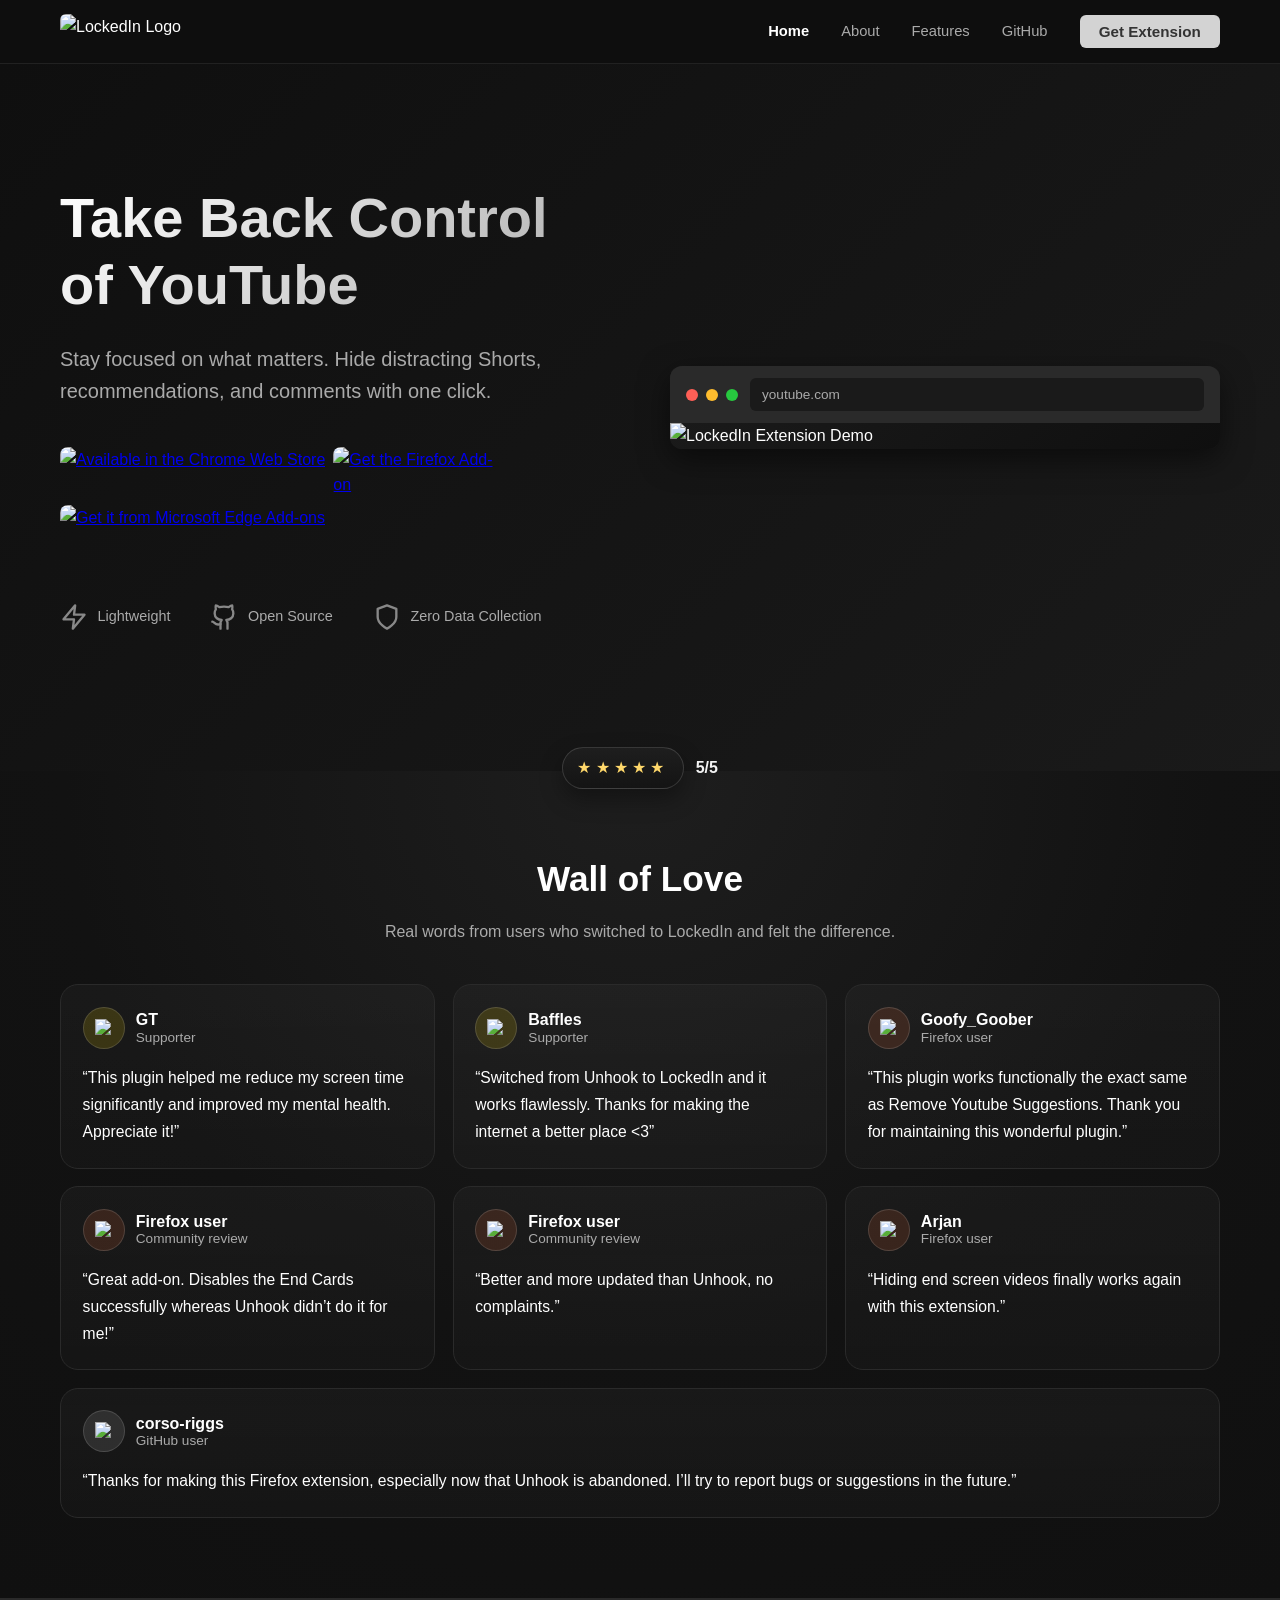
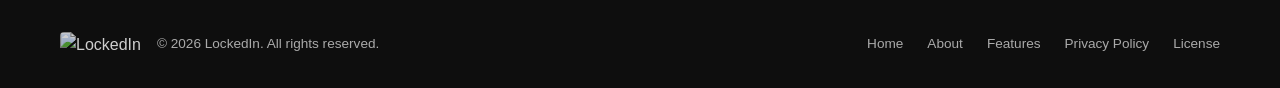
==== docs/index.html @ 05632bfb "modified some content of the website" ====
<!DOCTYPE html>
<html lang="en">
<head>
    <meta charset="UTF-8">
    <meta name="viewport" content="width=device-width, initial-scale=1.0">
    <meta name="description" content="Stay focused on YouTube by hiding distracting elements. Block Shorts, recommendations, and more with LockedIn - a free, open-source browser extension.">
    <meta name="keywords" content="YouTube productivity, block YouTube Shorts, hide recommendations, focus extension, YouTube distraction blocker">
    <meta name="author" content="Kartik Halkunde">
    
    <!-- Open Graph / Social Media -->
    <meta property="og:type" content="website">
    <meta property="og:url" content="https://kartikhalkunde.github.io/LockedIn-YT/">
    <meta property="og:title" content="LockedIn - Stay Focused on YouTube">
    <meta property="og:description" content="Block YouTube distractions with LockedIn. Hide Shorts, recommendations, and comments. Free & open-source.">
    <meta property="og:image" content="https://kartikhalkunde.github.io/LockedIn-YT/assets/logo.png">
    
    <!-- Twitter Card -->
    <meta name="twitter:card" content="summary_large_image">
    <meta name="twitter:title" content="LockedIn - Stay Focused on YouTube">
    <meta name="twitter:description" content="Block YouTube distractions. Free & open-source browser extension.">
    
    <title>LockedIn - Stay Focused on YouTube | Block Shorts & Distractions</title>
    <link rel="icon" type="image/png" href="assets/icon.png">
    <link rel="stylesheet" href="styles.css">
</head>
<body>
    <!-- Navigation -->
    <nav class="navbar">
        <div class="container">
            <div class="nav-content">
                <div class="logo">
                    <img src="assets/logo.png" alt="LockedIn Logo">
                </div>
                <div class="mobile-menu-overlay" id="mobileMenuOverlay"></div>
                <div class="nav-links" id="navLinks">
                    <a href="index.html" class="active">Home</a>
                    <a href="about.html">About</a>
                    <a href="features.html">Features</a>
                    <a href="https://github.com/KartikHalkunde/LockedIn-YT" target="_blank">GitHub</a>
                    <button class="download-button" id="headerDownloadBtn">Get Extension</button>
                </div>
                <button class="mobile-menu-toggle" id="mobileMenuToggle" aria-label="Toggle menu">☰</button>
            </div>
        </div>
    </nav>

    <!-- Hero Section -->
    <section class="hero">
        <div class="container">
            <div class="hero-content">
                <h1 class="hero-title">Take Back Control of YouTube</h1>
                <p class="hero-subtitle">Stay focused on what matters. Hide distracting Shorts, recommendations, and comments with one click.</p>
                
                <div class="download-buttons">


                    <a href="https://chromewebstore.google.com/detail/lockedin/ddpdgiidmcljefnhnfpgndbdnimbhdgh" target="_blank" class="download-badge chrome-badge">
                        <img src="https://voicewave.xyz/_next/static/media/chrome-web-store.1730b349.png" alt="Available in the Chrome Web Store" height="50" style="border-radius: 8px;">
                    </a>
                    
                    <a href="https://addons.mozilla.org/firefox/addon/lockedin-yt/" target="_blank" class="download-badge firefox-badge">
                        <img src="https://news.thewindowsclub.com/wp-content/uploads/2020/10/Firefox-Add-ons.jpg" alt="Get the Firefox Add-on" height="50" style="width: 170px; height: 50px; object-fit: cover; border-radius: 8px;">
                    </a>
                    
                    <a href="https://microsoftedge.microsoft.com/addons/detail/hibjbjgfbmhpiaapeccnfddnpabnlklj" target="_blank" class="download-badge edge-badge">
                        <img src="assets/edge-badge.png" alt="Get it from Microsoft Edge Add-ons" height="50" style="border-radius: 8px;">
                    </a>
                    
                </div>
                
                <div class="hero-stats">
                    <div class="stat">
                        <svg class="stat-icon" viewBox="0 0 24 24" fill="none" stroke="#888888" stroke-width="2" stroke-linecap="round" stroke-linejoin="round">
                            <path d="M13 2L3 14h9l-1 8 10-12h-9l1-8z"/>
                        </svg>
                        <span class="stat-label">Lightweight</span>
                    </div>
                    <div class="stat">
                        <svg class="stat-icon" viewBox="0 0 24 24" fill="none" stroke="#888888" stroke-width="2" stroke-linecap="round" stroke-linejoin="round">
                            <path d="M15 22v-4a4.8 4.8 0 0 0-1-3.5c3 0 6-2 6-5.5.08-1.25-.27-2.48-1-3.5.28-1.15.28-2.35 0-3.5 0 0-1 0-3 1.5-2.64-.5-5.36-.5-8 0C6 2 5 2 5 2c-.3 1.15-.3 2.35 0 3.5A5.403 5.403 0 0 0 4 9c0 3.5 3 5.5 6 5.5-.39.49-.68 1.05-.85 1.65-.17.6-.22 1.23-.15 1.85v4"/>
                            <path d="M9 18c-4.51 2-5-2-7-2"/>
                        </svg>
                        <span class="stat-label">Open Source</span>
                    </div>
                    <div class="stat">
                        <svg class="stat-icon" viewBox="0 0 24 24" fill="none" stroke="#888888" stroke-width="2" stroke-linecap="round" stroke-linejoin="round">
                            <path d="M12 22s8-4 8-10V5l-8-3-8 3v7c0 6 8 10 8 10z"/>
                        </svg>
                        <span class="stat-label">Zero Data Collection</span>
                    </div>
                </div>
            </div>
            
            <div class="hero-image">
                <div class="browser-mockup">
                    <div class="browser-header">
                        <div class="browser-dots">
                            <span></span><span></span><span></span>
                        </div>
                        <div class="browser-url">youtube.com</div>
                    </div>
                    <div class="browser-content">
                        <img src="assets/screenshot.png" alt="LockedIn Extension Demo">
                    </div>
                </div>
            </div>
        </div>
    </section>

    <div class="love-rating-band" aria-label="Overall rating">
        <div class="container">
            <div class="love-rating-wrap">
                <div class="love-rating-pill" aria-hidden="true">★★★★★</div>
                <span class="love-rating-text">5/5</span>
            </div>
        </div>
    </div>

    <!-- Wall of Love Section -->
    <section class="wall-of-love" id="wall-of-love">
        <div class="love-hearts" aria-hidden="true"></div>
        <div class="container">
            <div class="love-header">
                <h2>Wall of Love</h2>
                <p>Real words from users who switched to LockedIn and felt the difference.</p>
            </div>

            <div class="love-grid">
                <article class="love-card">
                    <div class="love-top">
                        <div class="love-author">
                            <div class="love-avatar bmc" title="Buy Me a Coffee supporter message" aria-label="Buy Me a Coffee supporter message">
                                <img src="https://cdn.simpleicons.org/buymeacoffee/FFDD00" alt="Buy Me a Coffee">
                            </div>
                            <div class="love-author-text">
                                <p class="love-name">GT</p>
                                <p class="love-role">Supporter</p>
                            </div>
                        </div>
                    </div>
                    <p class="love-quote">“This plugin helped me reduce my screen time significantly and improved my mental health. Appreciate it!”</p>
                </article>

                <article class="love-card">
                    <div class="love-top">
                        <div class="love-author">
                            <div class="love-avatar bmc" title="Buy Me a Coffee supporter message" aria-label="Buy Me a Coffee supporter message">
                                <img src="https://cdn.simpleicons.org/buymeacoffee/FFDD00" alt="Buy Me a Coffee">
                            </div>
                            <div class="love-author-text">
                                <p class="love-name">Baffles</p>
                                <p class="love-role">Supporter</p>
                            </div>
                        </div>
                    </div>
                    <p class="love-quote">“Switched from Unhook to LockedIn and it works flawlessly. Thanks for making the internet a better place &lt;3”</p>
                </article>

                <article class="love-card">
                    <div class="love-top">
                        <div class="love-author">
                            <div class="love-avatar firefox" title="Firefox Add-ons review" aria-label="Firefox Add-ons review">
                                <img src="https://cdn.simpleicons.org/firefoxbrowser/FF7139" alt="Firefox">
                            </div>
                            <div class="love-author-text">
                                <p class="love-name">Goofy_Goober</p>
                                <p class="love-role">Firefox user</p>
                            </div>
                        </div>
                    </div>
                    <p class="love-quote">“This plugin works functionally the exact same as Remove Youtube Suggestions. Thank you for maintaining this wonderful plugin.”</p>
                </article>

                <article class="love-card">
                    <div class="love-top">
                        <div class="love-author">
                            <div class="love-avatar firefox" title="Firefox Add-ons review" aria-label="Firefox Add-ons review">
                                <img src="https://cdn.simpleicons.org/firefoxbrowser/FF7139" alt="Firefox">
                            </div>
                            <div class="love-author-text">
                                <p class="love-name">Firefox user</p>
                                <p class="love-role">Community review</p>
                            </div>
                        </div>
                    </div>
                    <p class="love-quote">“Great add-on. Disables the End Cards successfully whereas Unhook didn’t do it for me!”</p>
                </article>

                <article class="love-card">
                    <div class="love-top">
                        <div class="love-author">
                            <div class="love-avatar firefox" title="Firefox Add-ons review" aria-label="Firefox Add-ons review">
                                <img src="https://cdn.simpleicons.org/firefoxbrowser/FF7139" alt="Firefox">
                            </div>
                            <div class="love-author-text">
                                <p class="love-name">Firefox user</p>
                                <p class="love-role">Community review</p>
                            </div>
                        </div>
                    </div>
                    <p class="love-quote">“Better and more updated than Unhook, no complaints.”</p>
                </article>

                <article class="love-card">
                    <div class="love-top">
                        <div class="love-author">
                            <div class="love-avatar firefox" title="Firefox Add-ons review" aria-label="Firefox Add-ons review">
                                <img src="https://cdn.simpleicons.org/firefoxbrowser/FF7139" alt="Firefox">
                            </div>
                            <div class="love-author-text">
                                <p class="love-name">Arjan</p>
                                <p class="love-role">Firefox user</p>
                            </div>
                        </div>
                    </div>
                    <p class="love-quote">“Hiding end screen videos finally works again with this extension.”</p>
                </article>

                <article class="love-card love-card-wide">
                    <div class="love-top">
                        <div class="love-author">
                            <div class="love-avatar github" title="GitHub community message" aria-label="GitHub community message">
                                <img src="https://cdn.simpleicons.org/github/ffffff" alt="GitHub">
                            </div>
                            <div class="love-author-text">
                                <p class="love-name">corso-riggs</p>
                                <p class="love-role">GitHub user</p>
                            </div>
                        </div>
                    </div>
                    <p class="love-quote">“Thanks for making this Firefox extension, especially now that Unhook is abandoned. I’ll try to report bugs or suggestions in the future.”</p>
                </article>
            </div>
        </div>
    </section>

    <!-- Footer -->
    <footer class="footer">
        <div class="container">
            <div class="footer-content">
                <div class="footer-left">
                    <img src="assets/icon.png" alt="LockedIn" class="footer-logo-img">
                    <span class="footer-copyright">&copy; 2026 LockedIn. All rights reserved.</span>
                </div>
                <div class="footer-links">
                    <a href="index.html">Home</a>
                    <a href="about.html">About</a>
                    <a href="features.html">Features</a>
                    <a href="privacy-policy.html">Privacy Policy</a>
                    <a href="https://github.com/KartikHalkunde/LockedIn-YT/blob/main/LICENSE" target="_blank" rel="noopener noreferrer">License</a>
                </div>
            </div>
        </div>
    </footer>

    <script src="script.js"></script>
</body>
</html>
---- docs/styles.css ----
/* ==================== CSS Variables ==================== */
:root {
    --primary-color: #FF0000;
    --primary-hover: #CC0000;
    --dark-bg: #0F0F0F;
    --card-bg: #1A1A1A;
    --text-primary: #FFFFFF;
    --text-secondary: #AAAAAA;
    --border-color: #2A2A2A;
    --success-color: #4CAF50;
    --firefox-color: #FF6611;
    --chrome-color: #4285F4;
    --edge-color: #0078D7;
    --shadow: 0 4px 6px rgba(0, 0, 0, 0.3);
    --shadow-lg: 0 10px 30px rgba(0, 0, 0, 0.5);
}

/* ==================== Reset & Base ==================== */
* {
    margin: 0;
    padding: 0;
    box-sizing: border-box;
}

html,
body {
    max-width: 100vw;
    overflow-x: hidden;
}

html {
    scroll-behavior: smooth;
    height: 100%;
}

body {
    font-family: -apple-system, BlinkMacSystemFont, 'Segoe UI', Roboto, 'Helvetica Neue', Arial, sans-serif;
    background-color: var(--dark-bg);
    color: var(--text-primary);
    line-height: 1.6;
    min-height: 100vh;
    display: flex;
    flex-direction: column;
}

.container {
    max-width: 1200px;
    margin: 0 auto;
    padding: 0 20px;
}

/* ==================== Navigation ==================== */
.navbar {
    position: sticky;
    top: 0;
    background-color: rgba(15, 15, 15, 0.75);
    backdrop-filter: blur(16px);
    -webkit-backdrop-filter: blur(16px);
    border-bottom: 1px solid rgba(255, 255, 255, 0.08);
    padding: 0.85rem 0;
    z-index: 1000;
    transition: all 0.3s ease;
}

.nav-content {
    display: flex;
    align-items: center;
    justify-content: space-between;
    gap: 1rem;
    position: relative;
}

.logo {
    display: flex;
    align-items: center;
    flex: 0 0 auto;
}

.logo img {
    height: 36px;
    width: auto;
    border-radius: 6px;
    transition: opacity 0.2s ease;
}

.logo img:hover {
    opacity: 0.9;
}

.nav-links {
    display: flex;
    gap: 2rem;
    align-items: center;
    margin-left: auto;
}

.nav-links a {
    color: var(--text-secondary);
    font-size: 0.92rem;
    font-weight: 500;
    text-decoration: none;
    transition: color 0.2s ease;
}

.nav-links a:hover {
    color: var(--text-primary);
}

.nav-links a.active {
    color: var(--text-primary);
    font-weight: 600;
}

/* ==================== Mobile Menu Toggle ==================== */
.mobile-menu-toggle {
    display: none;
    background: none;
    border: none;
    color: var(--text-primary);
    font-size: 1.75rem;
    cursor: pointer;
    padding: 0.75rem;
    z-index: 1001;
    margin-left: auto;
    border-radius: 8px;
    transition: all 0.3s ease;
    line-height: 1;
    min-width: 44px;
    min-height: 44px;
    align-items: center;
    justify-content: center;
}

.mobile-menu-toggle:hover {
    color: var(--text-primary);
    background-color: rgba(255, 255, 255, 0.05);
}

.mobile-menu-toggle:active {
    transform: scale(0.95);
}

/* Mobile menu overlay */
.mobile-menu-overlay {
    display: none;
    position: fixed;
    top: 0;
    left: 0;
    width: 100%;
    height: 100vh;
    background-color: rgba(0, 0, 0, 0.7);
    z-index: 999;
    opacity: 0;
    transition: opacity 0.3s ease;
    pointer-events: none;
}

.mobile-menu-overlay.active {
    display: block;
    opacity: 1;
    pointer-events: auto;
}

.download-button {
    background-color: var(--primary-color);
    color: white;
    border: none;
    padding: 0.5rem 1.5rem;
    border-radius: 8px;
    font-weight: 600;
    font-size: 0.95rem;
    cursor: pointer;
    transition: background-color 0.3s ease;
}

.download-button:hover {
    background-color: var(--primary-hover);
}

.cta-button {
    background-color: var(--primary-color);
    padding: 0.5rem 1.5rem;
    border-radius: 8px;
    font-weight: 600;
}

.cta-button:hover {
    background-color: var(--primary-hover);
    color: var(--text-primary) !important;
}

/* ==================== Download Button ==================== */
.download-button {
    background-color: #D3D3D3;
    color: #333333;
    border: none;
    padding: 0.5rem 1.2rem;
    border-radius: 6px;
    font-weight: 600;
    font-size: 0.95rem;
    cursor: pointer;
    transition: background-color 0.3s ease;
}

.download-button:hover {
    background-color: #BBBBBB;
}

/* ==================== Hero Section ==================== */
.hero {
    padding: 120px 0 150px 0;
    background: linear-gradient(135deg, #0F0F0F 0%, #1A1A1A 100%);
    min-height: calc(100vh - 200px);
    flex: 1;
}

.hero .container {
    display: grid;
    grid-template-columns: 1fr 1fr;
    gap: 60px;
    align-items: center;
}

.hero-title {
    font-size: 3.5rem;
    font-weight: 800;
    line-height: 1.2;
    margin-bottom: 1.5rem;
    background: linear-gradient(135deg, #FFFFFF 0%, #AAAAAA 100%);
    -webkit-background-clip: text;
    -webkit-text-fill-color: transparent;
    background-clip: text;
}

.hero-subtitle {
    font-size: 1.25rem;
    color: var(--text-secondary);
    margin-bottom: 2.5rem;
}

.download-buttons {
    display: flex;
    gap: 0.5rem;
    flex-wrap: wrap;
    margin-bottom: 3rem;
    align-items: center;
}

.download-badge {
    display: inline-block;
    transition: opacity 0.3s ease;
}

.download-badge:hover {
    opacity: 0.9;
}

.download-badge img {
    display: block;
    height: 50px;
    width: auto;
}

.download-btn {
    display: flex;
    align-items: center;
    gap: 12px;
    padding: 16px 24px;
    border-radius: 12px;
    text-decoration: none;
    color: white;
    font-weight: 600;
    transition: all 0.3s ease;
    border: 2px solid transparent;
    min-width: 200px;
}

.download-btn.firefox {
    background-color: var(--firefox-color);
}

.download-btn.firefox:hover {
    background-color: #FF7722;
    box-shadow: var(--shadow-lg);
}

.download-btn.chrome {
    background-color: var(--chrome-color);
}

.download-btn.chrome:hover {
    background-color: #5294F5;
    box-shadow: var(--shadow-lg);
}

.download-btn.edge {
    background-color: var(--edge-color);
}

.download-btn.edge:hover {
    background-color: #1E88E5;
    box-shadow: var(--shadow-lg);
}

.download-btn.disabled {
    background-color: #555;
    cursor: not-allowed;
    opacity: 0.6;
}

.download-btn.disabled:hover {
    background-color: #555;
    transform: none;
    box-shadow: var(--shadow);
}

.download-btn.large {
    padding: 20px 32px;
    font-size: 1.1rem;
}

.browser-icon {
    width: 32px;
    height: 32px;
    flex-shrink: 0;
}

.download-btn div {
    display: flex;
    flex-direction: column;
    align-items: flex-start;
}

.btn-label {
    font-size: 0.75rem;
    opacity: 0.8;
}

.btn-browser {
    font-size: 1.1rem;
    font-weight: 700;
}

.hero-stats {
    display: flex;
    gap: 2.5rem;
    margin-top: 2rem;
    justify-content: flex-start;
}

.stat {
    display: flex;
    flex-direction: row;
    align-items: center;
    gap: 0.6rem;
}

.stat-icon {
    width: 28px;
    height: 28px;
    flex-shrink: 0;
}

.stat-label {
    font-size: 0.9rem;
    color: var(--text-secondary);
    font-weight: 500;
    text-align: left;
}

.coming-soon-note {
    margin-top: 0.1rem;
    font-size: 0.9rem;
    color: var(--text-secondary);
    font-weight: 700;
    text-align: left;
}

/* Browser Mockup */
.browser-mockup {
    background-color: var(--card-bg);
    border-radius: 12px;
    overflow: hidden;
    box-shadow: var(--shadow-lg);
}

.browser-header {
    background-color: #2A2A2A;
    padding: 12px 16px;
    display: flex;
    align-items: center;
    gap: 12px;
}

.browser-dots {
    display: flex;
    gap: 8px;
}

.browser-dots span {
    width: 12px;
    height: 12px;
    border-radius: 50%;
    background-color: #444;
}

.browser-dots span:nth-child(1) {
    background-color: #FF5F56;
}

.browser-dots span:nth-child(2) {
    background-color: #FFBD2E;
}

.browser-dots span:nth-child(3) {
    background-color: #27C93F;
}

.browser-url {
    flex: 1;
    background-color: #1A1A1A;
    padding: 6px 12px;
    border-radius: 6px;
    font-size: 0.85rem;
    color: var(--text-secondary);
}

.browser-content {
    padding: 0;
    display: flex;
    justify-content: center;
    align-items: center;
    background: linear-gradient(135deg, #1A1A1A 0%, #0F0F0F 100%);
    overflow: hidden;
}

.browser-content img {
    width: 100%;
    height: 100%;
    object-fit: cover;
    display: block;
}

/* ==================== Problem Section ==================== */
.problem {
    padding: 40px 0 35px;
    background-color: var(--dark-bg);
}

.problem h2 {
    text-align: left;
    font-size: 2.5rem;
    margin-bottom: 1rem;
}

.problem-grid {
    display: grid;
    grid-template-columns: repeat(auto-fit, minmax(300px, 1fr));
    gap: 2rem;
}

.problem-card {
    background-color: var(--card-bg);
    padding: 2rem;
    border-radius: 12px;
    border: 1px solid var(--border-color);
    transition: border-color 0.3s ease;
}

.problem-card:hover {
    border-color: var(--primary-color);
}

.problem-icon {
    font-size: 3rem;
    margin-bottom: 1rem;
}

.problem-card h3 {
    font-size: 1.5rem;
    margin-bottom: 1rem;
}

.problem-card p {
    color: var(--text-secondary);
}

/* ==================== Features Section ==================== */
.features {
    padding: 80px 0;
    background: linear-gradient(135deg, #0F0F0F 0%, #1A1A1A 100%);
}

.features h2 {
    text-align: center;
    font-size: 2.5rem;
    margin-bottom: 1rem;
}

.section-subtitle {
    text-align: center;
    font-size: 1.2rem;
    color: var(--text-secondary);
    margin-bottom: 3rem;
}

.features-grid {
    display: grid;
    grid-template-columns: repeat(auto-fit, minmax(280px, 1fr));
    gap: 2rem;
}

.feature-group {
    background-color: var(--card-bg);
    padding: 2rem;
    border-radius: 12px;
    border: 1px solid var(--border-color);
}

.feature-group h3 {
    font-size: 1.3rem;
    margin-bottom: 1.5rem;
    color: var(--primary-color);
}

.feature-group ul {
    list-style: none;
}

.feature-group li {
    padding: 0.75rem 0;
    border-bottom: 1px solid var(--border-color);
    color: var(--text-secondary);
}

.feature-group li:last-child {
    border-bottom: none;
}

.feature-group li strong {
    color: var(--text-primary);
}

/* ==================== Privacy Section ==================== */
.privacy {
    padding: 80px 0;
    background-color: var(--dark-bg);
}

.privacy h2 {
    text-align: center;
    font-size: 2.5rem;
    margin-bottom: 3rem;
}

.privacy-grid {
    display: grid;
    grid-template-columns: repeat(auto-fit, minmax(250px, 1fr));
    gap: 2rem;
}

.privacy-card {
    background-color: var(--card-bg);
    padding: 2rem;
    border-radius: 12px;
    border: 1px solid var(--border-color);
    text-align: center;
}

.privacy-card h3 {
    font-size: 1.3rem;
    margin-bottom: 1rem;
    color: var(--success-color);
}

.privacy-card p {
    color: var(--text-secondary);
}

/* ==================== How It Works ==================== */
.how-it-works {
    padding: 60px 0;
    background: linear-gradient(135deg, #0F0F0F 0%, #1A1A1A 100%);
}

.how-it-works h2 {
    text-align: center;
    font-size: 2rem;
    margin-bottom: 0.5rem;
}

.steps {
    display: flex;
    flex-direction: column;
    gap: 2rem;
    margin-top: 2.5rem;
    max-width: 900px;
    margin-left: auto;
    margin-right: auto;
}

.step {
    background-color: transparent;
    padding: 0;
    border-radius: 0;
    border: none;
    border-left: 3px solid var(--primary-color);
    padding-left: 2rem;
    transition: none;
    display: flex;
    gap: 2rem;
    align-items: flex-start;
}

.step:hover {
    transform: none;
    border-color: var(--primary-color);
}

.step-number {
    width: 50px;
    height: 50px;
    background-color: transparent;
    border: 2px solid var(--primary-color);
    color: var(--primary-color);
    border-radius: 50%;
    display: flex;
    align-items: center;
    justify-content: center;
    font-size: 1.3rem;
    font-weight: bold;
    margin-bottom: 0;
    flex-shrink: 0;
}

.step-content {
    flex: 1;
}

.step-content h3 {
    font-size: 1.3rem;
    margin-bottom: 0.5rem;
    color: var(--text-primary);
    font-weight: 600;
}

.step-content p {
    color: var(--text-secondary);
    line-height: 1.6;
    margin-bottom: 0.75rem;
    font-size: 0.95rem;
}

.step-links {
    display: flex;
    gap: 1rem;
    margin-top: 1rem;
}

.step-link {
    display: inline-flex;
    align-items: center;
    gap: 0.5rem;
    padding: 0.5rem 1rem;
    background-color: transparent;
    border-radius: 6px;
    color: var(--primary-color);
    text-decoration: none;
    font-size: 0.9rem;
    transition: all 0.3s ease;
    border: 1px solid var(--primary-color);
}

.step-link:hover {
    background-color: var(--primary-color);
    color: #fff;
    border-color: var(--primary-color);
    transform: none;
}

.step h3 {
    font-size: 1.5rem;
    margin-bottom: 1rem;
}

.step p {
    color: var(--text-secondary);
}

/* ==================== Download CTA ==================== */
.download-cta {
    padding: 80px 0;
    background-color: var(--dark-bg);
    text-align: center;
}

.download-cta h2 {
    font-size: 2.5rem;
    margin-bottom: 1rem;
}

.download-cta>p {
    font-size: 1.2rem;
    color: var(--text-secondary);
    margin-bottom: 2.5rem;
}

.download-cta .download-buttons {
    justify-content: center;
    margin-bottom: 1.5rem;
}

.download-note {
    color: var(--text-secondary);
    font-size: 0.9rem;
}

/* ==================== Why LockedIn Section ==================== */
.why-lockedin {
    padding: 0;
    background-color: var(--card-bg);
    overflow: hidden;
}

.why-content {
    display: grid;
    grid-template-columns: 1.3fr 1fr;
    gap: 0;
    align-items: stretch;
}

.why-left h2 {
    font-size: 2.5rem;
    margin-bottom: 3rem;
    color: var(--text-primary);
}

.why-left {
    padding-right: 3rem;
    padding-top: 3rem;
    padding-bottom: 0;
    display: flex;
    flex-direction: column;
    justify-content: center;
}

.features-list {
    list-style: none;
    padding: 0;
    margin: 0;
    margin-bottom: 0;
}

.features-list li {
    display: flex;
    gap: 1rem;
    margin-bottom: 1.5rem;
    align-items: flex-start;
}

.features-list li:last-child {
    margin-bottom: 0;
}

.check-icon {
    width: 24px;
    height: 24px;
    flex-shrink: 0;
    margin-top: 4px;
}

.features-list strong {
    display: block;
    color: var(--text-primary);
    font-size: 1.1rem;
    margin-bottom: 0.25rem;
}

.features-list p {
    color: var(--text-secondary);
    margin: 0;
    font-size: 0.95rem;
    line-height: 1.5;
}

.why-right {
    display: flex;
    justify-content: flex-end;
    align-items: stretch;
    margin: 0;
    margin-right: calc(-1 * max(0px, (100vw - 1200px) / 2));
    max-width: 500px;
    margin-left: 2rem;
}

.popup-image {
    width: 100%;
    height: 100%;
    object-fit: contain;
    border-radius: 0;
    box-shadow: none;
}

/* ==================== Blog ==================== */
.blog-grid {
    display: grid;
    grid-template-columns: repeat(auto-fit, minmax(300px, 1fr));
    gap: 2rem;
    margin-top: 3rem;
}

.blog-post {
    background-color: var(--card-bg);
    padding: 2rem;
    border-radius: 12px;
    border: 1px solid var(--border-color);
    transition: border-color 0.3s ease;
}

.blog-post:hover {
    border-color: var(--primary-color);
}

.blog-post h3 {
    color: var(--text-primary);
    margin-bottom: 0.5rem;
    font-size: 1.3rem;
}

.blog-date {
    color: var(--text-secondary);
    font-size: 0.85rem;
    margin-bottom: 1rem;
    font-style: italic;
}

.blog-link {
    color: var(--primary-color);
    text-decoration: none;
    font-weight: 600;
    display: inline-block;
    margin-top: 1rem;
    transition: opacity 0.3s ease;
}

.blog-link:hover {
    opacity: 0.8;
}

/* ==================== Wall of Love ==================== */
.love-rating-band {
    margin: -34px 0 -18px;
    position: relative;
    z-index: 5;
}

.love-rating-wrap {
    display: flex;
    align-items: center;
    justify-content: center;
    gap: 0.75rem;
}

.love-rating-pill {
    height: 42px;
    padding: 0 0.9rem;
    border-radius: 999px;
    border: 1px solid rgba(255, 255, 255, 0.15);
    background: linear-gradient(180deg, #1E1E1E 0%, #141414 100%);
    color: #FFD86B;
    letter-spacing: 0.26rem;
    font-size: 1rem;
    display: flex;
    align-items: center;
    justify-content: center;
    box-shadow: 0 10px 22px rgba(0, 0, 0, 0.35);
}

.love-rating-text {
    color: #F2F2F2;
    font-weight: 700;
    font-size: 1rem;
}

.wall-of-love {
    position: relative;
    padding: 80px 0;
    background: radial-gradient(circle at top, #1E1E1E 0%, #121212 55%, #101010 100%);
    border-bottom: 1px solid var(--border-color);
    overflow: hidden;
}

.wall-of-love .container {
    position: relative;
    z-index: 1;
}

.love-hearts {
    position: absolute;
    inset: 0;
    pointer-events: none;
    z-index: 1;
}

.love-header,
.love-grid,
.love-card {
    position: relative;
    z-index: 3;
}

.love-heart {
    position: absolute;
    bottom: -36px;
    opacity: 0;
    color: rgba(255, 130, 164, 0.45);
    font-size: 1rem;
    line-height: 1;
    text-shadow: 0 0 10px rgba(255, 80, 130, 0.25);
    animation: loveHeartFloat 4.6s ease-out forwards;
}

@keyframes loveHeartFloat {
    0% {
        opacity: 0;
        transform: translate3d(0, 0, 0) scale(0.75);
    }

    15% {
        opacity: 0.75;
    }

    100% {
        opacity: 0;
        transform: translate3d(var(--drift, 0px), calc(-1 * var(--travel, 700px)), 0) scale(1.2);
    }
}

.wall-of-love::before {
    content: "";
    position: absolute;
    top: -56px;
    left: 0;
    right: 0;
    height: 56px;
    background: linear-gradient(180deg, rgba(15, 15, 15, 0) 0%, rgba(18, 18, 18, 0.95) 75%, rgba(18, 18, 18, 1) 100%);
    pointer-events: none;
}

.love-header {
    text-align: center;
    margin-bottom: 2.5rem;
}

.love-header h2 {
    font-size: 2.2rem;
    margin-bottom: 0.75rem;
    color: var(--text-primary);
}

.love-header p {
    color: var(--text-secondary);
    max-width: 700px;
    margin: 0 auto;
}

.love-grid {
    display: grid;
    grid-template-columns: repeat(3, minmax(0, 1fr));
    gap: 1.1rem;
}

.love-card {
    background: linear-gradient(180deg, rgba(255, 255, 255, 0.03) 0%, rgba(255, 255, 255, 0.015) 100%);
    border: 1px solid var(--border-color);
    border-radius: 18px;
    padding: 1.35rem;
    transition: border-color 0.3s ease, transform 0.3s ease, box-shadow 0.3s ease;
}

.love-top {
    display: flex;
    justify-content: flex-start;
    align-items: center;
    gap: 0.75rem;
    margin-bottom: 1rem;
}

.love-author {
    display: flex;
    align-items: center;
    gap: 0.7rem;
    min-width: 0;
}

.love-avatar {
    width: 42px;
    height: 42px;
    border-radius: 50%;
    display: flex;
    align-items: center;
    justify-content: center;
    border: 1px solid rgba(255, 255, 255, 0.14);
    flex-shrink: 0;
}

.love-avatar img {
    width: 18px;
    height: 18px;
    display: block;
}

.love-avatar.firefox {
    background: rgba(255, 113, 57, 0.14);
}

.love-avatar.bmc {
    background: rgba(255, 221, 0, 0.15);
}

.love-avatar.github {
    background: rgba(255, 255, 255, 0.1);
}

.love-author-text {
    min-width: 0;
}

.love-name {
    color: var(--text-primary);
    font-weight: 700;
    line-height: 1.2;
}

.love-role {
    color: var(--text-secondary);
    font-size: 0.85rem;
    line-height: 1.2;
}

.love-quote {
    color: var(--text-primary);
    font-size: 0.98rem;
    line-height: 1.72;
    margin-bottom: 0;
}

.love-card-wide {
    grid-column: span 3;
}

/* ==================== Footer ==================== */
/* ==================== Footer ==================== */
.footer {
    background-color: rgba(15, 15, 15, 0.95);
    backdrop-filter: blur(10px);
    border-top: 1px solid var(--border-color);
    padding: 2rem 0;
    margin-top: auto;
}

.footer-content {
    display: flex;
    justify-content: space-between;
    align-items: center;
    gap: 2rem;
}

.footer-left {
    display: flex;
    align-items: center;
    gap: 1rem;
}

.footer-logo-img {
    height: 24px;
    width: auto;
    border-radius: 4px;
    opacity: 0.8;
}

.footer-copyright {
    color: var(--text-secondary);
    font-size: 0.85rem;
}

.footer-links {
    display: flex;
    gap: 1.5rem;
    align-items: center;
}

.footer-links a {
    color: var(--text-secondary);
    text-decoration: none;
    font-size: 0.85rem;
    transition: color 0.2s ease;
}

.footer-links a:hover {
    color: var(--text-primary);
}

/* ==================== Features Page Styles ==================== */
.features-hero {
    padding: 120px 0 60px;
    text-align: center;
    background: linear-gradient(180deg, var(--bg-primary) 0%, var(--card-bg) 100%);
}

.features-hero h1 {
    font-size: 3rem;
    margin-bottom: 1rem;
    background: linear-gradient(135deg, var(--primary-color) 0%, #FF6666 100%);
    -webkit-background-clip: text;
    -webkit-text-fill-color: transparent;
    background-clip: text;
}

.feature-section {
    padding: 80px 0;
    background-color: #1e1e1e;
}

.feature-section.alternate {
    background-color: #272727;
}

.feature-content {
    display: grid;
    grid-template-columns: 1fr 1fr;
    gap: 4rem;
    align-items: center;
}

.feature-image {
    border-radius: 12px;
    overflow: hidden;
    box-shadow: 0 10px 40px rgba(0, 0, 0, 0.3);
}

.feature-image img {
    width: 100%;
    height: auto;
    display: block;
}

.feature-text h2 {
    font-size: 2.5rem;
    margin-bottom: 1.5rem;
    color: var(--text-primary);
}

.feature-text p {
    font-size: 1.1rem;
    line-height: 1.8;
    color: var(--text-secondary);
    margin-bottom: 2rem;
}

.feature-list {
    list-style: none;
    padding: 0;
    margin: 0;
}

.feature-list li {
    font-size: 1rem;
    color: var(--text-secondary);
    margin-bottom: 1rem;
    padding-left: 0;
}

.feature-list li::before {
    content: none;
}

.feedback-section {
    padding: 60px 0;
    background-color: #272727;
}

.feedback-content-compact {
    text-align: left;
    max-width: 100%;
}

.feedback-content-compact h3 {
    font-size: 1.5rem;
    margin-bottom: 0.75rem;
    color: var(--text-primary);
}

.feedback-content-compact p {
    font-size: 1rem;
    color: var(--text-secondary);
    margin-bottom: 1.5rem;
}

.feedback-content h2 {
    font-size: 2.5rem;
    margin-bottom: 1rem;
    color: var(--text-primary);
}

.feedback-content p {
    font-size: 1.2rem;
    color: var(--text-secondary);
    margin-bottom: 2.5rem;
    max-width: 600px;
    margin-left: auto;
    margin-right: auto;
}

.feedback-button {
    display: inline-block;
    padding: 0.75rem 1.75rem;
    background-color: var(--primary-color);
    color: white;
    text-decoration: none;
    border-radius: 8px;
    font-size: 1rem;
    font-weight: 600;
    transition: background-color 0.3s ease;
    box-shadow: 0 4px 15px rgba(255, 0, 0, 0.3);
}

.feedback-button:hover {
    background-color: #CC0000;
}

.footer-bottom a {
    color: var(--primary-color);
}

.footer-bottom a:hover {
    text-decoration: underline;
}

/* ==================== Responsive Design ==================== */
/* Desktop - keep default styles */
@media (min-width: 969px) {
    .mobile-menu-toggle {
        display: none !important;
    }

    .mobile-menu-overlay {
        display: none !important;
    }

    .browser-mockup {
        display: block;
    }
}

/* Tablet and Mobile */
@media (max-width: 968px) {

    /* Mobile Navigation */
    .nav-content {
        justify-content: space-between;
        gap: 0.5rem;
    }

    .mobile-menu-toggle {
        display: flex;
        margin-left: auto;
        position: relative;
    }

    .nav-links {
        position: fixed;
        top: 0;
        right: -100%;
        height: 100vh;
        width: min(320px, 85vw);
        max-width: 320px;
        background-color: rgba(15, 15, 15, 0.98);
        backdrop-filter: blur(20px);
        flex-direction: column;
        padding: 90px 1.5rem 2rem;
        gap: 0.25rem;
        align-items: stretch;
        transition: right 0.3s cubic-bezier(0.4, 0, 0.2, 1);
        border-left: 1px solid var(--border-color);
        box-shadow: -5px 0 25px rgba(0, 0, 0, 0.7);
        z-index: 1000;
        overflow-y: auto;
        -webkit-overflow-scrolling: touch;
    }

    .nav-links.active {
        right: 0;
    }

    .nav-links a {
        font-size: 1.05rem;
        width: 100%;
        padding: 1rem 1.25rem;
        border-radius: 10px;
        transition: all 0.2s ease;
        display: block;
        text-align: left;
    }

    .nav-links a:hover {
        background-color: rgba(255, 255, 255, 0.05);
        color: var(--text-primary);
        padding-left: 1.5rem;
    }

    .nav-links .download-button {
        width: 100%;
        text-align: center;
        margin-top: 1rem;
        padding: 1rem;
        font-size: 1.05rem;
        border-radius: 10px;
        background-color: #D3D3D3;
        color: #333333;
        transition: all 0.2s ease;
    }

    .nav-links .download-button:hover {
        background-color: #BBBBBB;
        transform: translateY(-2px);
        box-shadow: 0 4px 12px rgba(0, 0, 0, 0.2);
    }

    /* Hero Section */
    .hero {
        padding: 60px 0 50px;
        min-height: auto;
        flex: 1 0 auto;
    }

    .hero .container {
        gap: 0;
        display: flex;
        flex-direction: column;
    }

    .hero-content {
        text-align: left;
        display: contents;
    }

    .hero-title {
        font-size: 2.5rem;
        line-height: 1.2;
        margin-bottom: 1.5rem;
        text-align: left;
        order: 1;
    }

    .hero-subtitle {
        font-size: 1.15rem;
        margin-bottom: 2rem;
        line-height: 1.6;
        text-align: left;
        order: 2;
    }

    /* Show browser mockup on tablet - positioned between text and buttons */
    .hero-image {
        order: 3;
        margin: 0 0 2rem 0;
        width: 100%;
    }

    .browser-mockup {
        display: block;
        width: 100%;
        margin: 0;
    }

    .download-buttons {
        margin-bottom: 1.5rem;
        justify-content: flex-start;
        flex-direction: row;
        gap: 1rem;
        order: 4;
    }

    .coming-soon-note {
        text-align: left;
        margin-bottom: 2rem;
        order: 5;
    }

    .hero-stats {
        gap: 1rem;
        flex-wrap: wrap;
        justify-content: space-between;
        margin-top: 0;
        margin-bottom: 0;
        flex-direction: row;
        order: 6;
    }

    .stat {
        flex: 0 0 calc(33.333% - 0.67rem);
        width: calc(33.333% - 0.67rem);
        min-width: auto;
        max-width: calc(33.333% - 0.67rem);
        padding: 0.75rem 0.5rem;
        background-color: rgba(26, 26, 26, 0.5);
        border-radius: 10px;
        border: 1px solid var(--border-color);
        text-align: center;
        display: flex;
        flex-direction: column;
        align-items: center;
        justify-content: center;
        gap: 0.5rem;
    }

    /* Features */
    .feature-content {
        grid-template-columns: 1fr;
        gap: 2.5rem;
    }

    .feature-section {
        padding: 50px 0 40px;
    }

    .features-hero h1 {
        font-size: 2.5rem;
    }

    .feature-text {
        order: 2;
        padding: 0 10px;
    }

    .feature-image {
        order: 1;
        margin-bottom: 1.5rem;
    }

    .feature-text h2 {
        font-size: 2rem;
        margin-bottom: 1.5rem;
        line-height: 1.3;
    }

    .feature-text p {
        font-size: 1.05rem;
        line-height: 1.7;
        margin-bottom: 1.5rem;
    }

    .feature-list {
        padding-left: 0;
    }

    /* Feedback section tablet/mobile */
    .feedback-section {
        padding: 50px 0;
    }

    .feedback-content-compact {
        padding: 0 10px;
    }

    .feedback-content-compact h3 {
        font-size: 1.5rem;
        margin-bottom: 1rem;
        line-height: 1.3;
    }

    .feedback-content-compact p {
        font-size: 1.05rem;
        line-height: 1.7;
        margin-bottom: 1.5rem;
    }

    .feedback-button {
        padding: 0.875rem 2rem;
        font-size: 1rem;
    }

    /* About page */
    .problem {
        padding: 50px 0 40px;
    }

    .problem h2 {
        font-size: 2rem;
        margin-bottom: 1.5rem;
        line-height: 1.3;
    }

    .section-subtitle {
        font-size: 1.05rem !important;
        line-height: 1.7 !important;
        padding: 0 10px;
    }

    /* Why LockedIn section mobile improvements */
    .why-lockedin {
        padding: 40px 0;
    }

    .why-content {
        grid-template-columns: 1fr;
        gap: 2.5rem;
        padding: 0 10px;
    }

    .why-left {
        padding: 0;
        order: 2;
    }

    .why-left h2 {
        font-size: 2rem;
        margin-bottom: 2rem;
        line-height: 1.3;
    }

    .why-right {
        order: 1;
        margin: 0 auto;
        max-width: 100%;
        display: flex;
        justify-content: center;
        margin-bottom: 1rem;
    }

    .popup-image {
        max-width: 280px;
        width: 100%;
        height: auto;
        margin: 0 auto;
    }

    .features-list {
        margin-top: 1rem;
    }

    .features-list li {
        margin-bottom: 2rem;
        padding: 1.25rem;
        background-color: rgba(26, 26, 26, 0.4);
        border-radius: 12px;
        border: 1px solid var(--border-color);
        gap: 1.25rem;
    }

    .features-list li:last-child {
        margin-bottom: 0;
    }

    .check-icon {
        width: 28px;
        height: 28px;
        margin-top: 2px;
        flex-shrink: 0;
    }

    .features-list strong {
        font-size: 1.15rem;
        margin-bottom: 0.5rem;
        line-height: 1.4;
    }

    .features-list p {
        font-size: 1rem;
        line-height: 1.6;
    }

    /* Footer */
    .footer {
        padding: 2rem 0;
        margin-top: auto;
    }

    .footer-content {
        flex-direction: column;
        gap: 1.5rem;
        text-align: center;
    }

    .footer-left {
        flex-direction: column;
        gap: 0.5rem;
    }

    .footer-links {
        flex-wrap: wrap;
        justify-content: center;
        gap: 1rem 1.5rem;
    }
}

@media (max-width: 640px) {

    /* Container padding */
    .container {
        padding: 0 15px;
    }

    /* Navigation */
    .logo img {
        height: 32px;
    }

    .nav-links {
        width: 100%;
        padding: 70px 1.5rem 1.5rem;
    }

    /* Hero Section */
    .hero {
        padding: 50px 0 40px;
        flex: 1 0 auto;
    }

    .hero .container {
        gap: 0;
        display: flex;
        flex-direction: column;
    }

    .hero-content {
        text-align: center;
        display: contents;
    }

    .hero-title {
        font-size: 2rem;
        margin-bottom: 1.5rem;
        line-height: 1.2;
        text-align: center;
        order: 1;
    }

    .hero-subtitle {
        font-size: 1.05rem;
        margin-bottom: 2rem;
        line-height: 1.6;
        text-align: center;
        order: 2;
    }

    /* Browser mockup visible on mobile - positioned between text and buttons */
    .hero-image {
        order: 3;
        margin: 0 0 2rem 0;
        width: 100%;
    }

    .browser-mockup {
        display: block;
        width: 100%;
        margin: 0;
    }

    .download-buttons {
        flex-direction: row;
        width: 100%;
        gap: 1rem;
        margin-top: 0;
        margin-bottom: 1.5rem;
        align-items: center;
        flex-wrap: wrap;
        order: 4;
    }

    .download-badge {
        flex: 1;
        min-width: 140px;
        display: flex;
        justify-content: center;
    }

    .download-badge img {
        height: 60px;
    }

    .coming-soon-note {
        font-size: 0.9rem;
        margin-top: 1rem;
        margin-bottom: 2rem;
        text-align: left;
        order: 5;
    }

    .hero-stats {
        flex-direction: row;
        gap: 1rem;
        align-items: center;
        width: 100%;
        margin-top: 0;
        margin-bottom: 0;
        flex-wrap: wrap;
        order: 6;
        justify-content: space-between;
    }

    .stat {
        flex: 0 0 calc(33.333% - 0.67rem);
        width: calc(33.333% - 0.67rem);
        min-width: auto;
        max-width: calc(33.333% - 0.67rem);
        justify-content: center;
        padding: 0.75rem 0.5rem;
        background-color: rgba(26, 26, 26, 0.5);
        border-radius: 10px;
        border: 1px solid var(--border-color);
        text-align: center;
        display: flex;
        flex-direction: column;
        align-items: center;
        gap: 0.5rem;
    }

    .stat-icon {
        width: 24px;
        height: 24px;
    }

    .stat-label {
        font-size: 0.85rem;
        font-weight: 500;
    }

    /* Features Page */
    .features-hero {
        padding: 60px 0 30px;
    }

    .features-hero h1 {
        font-size: 1.8rem;
    }

    .problem {
        padding: 40px 0 30px;
    }

    .problem h2 {
        font-size: 1.8rem;
        margin-bottom: 1.25rem;
    }

    .section-subtitle {
        font-size: 1rem !important;
        line-height: 1.7 !important;
        padding: 0 5px;
    }

    /* Why LockedIn section small mobile */
    .why-lockedin {
        padding: 30px 0;
    }

    .why-content {
        gap: 2rem;
        padding: 0 5px;
    }

    .why-left h2 {
        font-size: 1.75rem;
        margin-bottom: 1.5rem;
    }

    .popup-image {
        max-width: 250px;
    }

    .features-list li {
        padding: 1rem;
        margin-bottom: 1.5rem;
        gap: 1rem;
    }

    .check-icon {
        width: 24px;
        height: 24px;
    }

    .features-list strong {
        font-size: 1.05rem;
        margin-bottom: 0.4rem;
    }

    .features-list p {
        font-size: 0.95rem;
    }

    /* Features page small mobile */
    .feature-section {
        padding: 40px 0 30px;
    }

    .feature-content {
        gap: 2rem;
    }

    .feature-text h2 {
        font-size: 1.75rem;
        margin-bottom: 1.25rem;
    }

    .feature-text p {
        font-size: 1rem;
        line-height: 1.7;
        margin-bottom: 1.25rem;
    }

    .feature-list {
        margin-top: 1rem;
        padding-left: 0.75rem;
    }

    .feature-list li {
        font-size: 0.95rem;
        margin-bottom: 0.75rem;
        line-height: 1.5;
    }

    .feature-image img {
        width: 100%;
        height: auto;
    }

    /* Footer */
    .footer {
        padding: 2rem 0;
        margin-top: auto;
    }

    .footer-content {
        flex-direction: column;
        gap: 1.5rem;
        text-align: center;
    }

    .footer-left {
        flex-direction: column;
        gap: 0.5rem;
    }

    .footer-links {
        flex-wrap: wrap;
        justify-content: center;
        gap: 1rem 1.5rem;
    }

    /* Buttons */
    .download-button {
        padding: 0.5rem 1rem;
        font-size: 0.9rem;
    }

    .cta-button {
        padding: 0.4rem 1rem;
        font-size: 0.9rem;
    }

    /* Feedback Section */
    .feedback-section {
        padding: 40px 0;
    }

    .feedback-content-compact {
        padding: 0 10px;
    }

    .feedback-content-compact h3 {
        font-size: 1.5rem;
        margin-bottom: 1rem;
        line-height: 1.3;
    }

    .feedback-content-compact p {
        font-size: 1rem;
        line-height: 1.7;
        margin-bottom: 1.5rem;
    }

    .feedback-button {
        padding: 0.875rem 2rem;
        font-size: 1rem;
        display: inline-block;
    }
}

/* Extra small devices - for legacy compatibility */
@media (max-width: 480px) {
    .hero-title {
        font-size: 1.5rem;
    }

    .container {
        padding: 0 10px;
    }
}

/* ==================== Animations ==================== */
@keyframes fadeInUp {
    from {
        opacity: 0;
        transform: translateY(30px);
    }

    to {
        opacity: 1;
        transform: translateY(0);
    }
}

.hero-content,
.hero-image,
.problem-card,
.feature-group,
.privacy-card,
.step {
    animation: fadeInUp 0.8s ease-out;
}

/* Stagger animation delays */
.problem-card:nth-child(1) {
    animation-delay: 0.1s;
}

.problem-card:nth-child(2) {
    animation-delay: 0.2s;
}

.problem-card:nth-child(3) {
    animation-delay: 0.3s;
}

.feature-group:nth-child(1) {
    animation-delay: 0.1s;
}

.feature-group:nth-child(2) {
    animation-delay: 0.2s;
}

.feature-group:nth-child(3) {
    animation-delay: 0.3s;
}

.feature-group:nth-child(4) {
    animation-delay: 0.4s;
}

/* ==================== Responsive Styles ==================== */
@media (max-width: 968px) {
    .why-content {
        grid-template-columns: 1fr;
        gap: 3rem;
    }

    .why-right {
        order: -1;
    }

    .popup-image {
        max-width: 300px;
    }
}

@media (max-width: 768px) {
    .why-left h2 {
        font-size: 2rem;
    }

    .features-list li {
        margin-bottom: 1.25rem;
    }

    .step-links {
        gap: 0.5rem;
    }

    .steps {
        grid-template-columns: 1fr;
    }
}

@media (max-width: 968px) {
    .love-rating-band {
        margin: -28px 0 -14px;
    }

    .love-rating-pill {
        height: 40px;
        padding: 0 0.8rem;
    }

    .wall-of-love {
        padding: 60px 0;
    }

    .wall-of-love::before {
        top: -44px;
        height: 44px;
    }

    .love-grid {
        grid-template-columns: repeat(2, minmax(0, 1fr));
    }

    .love-card-wide {
        grid-column: span 2;
    }
}

@media (max-width: 640px) {
    .love-rating-band {
        margin: -20px 0 -8px;
    }

    .love-rating-wrap {
        gap: 0.5rem;
    }

    .love-rating-pill {
        height: 36px;
        padding: 0 0.7rem;
        font-size: 0.88rem;
        letter-spacing: 0.18rem;
    }

    .love-rating-text {
        font-size: 0.92rem;
    }

    .wall-of-love {
        padding: 50px 0;
    }

    .wall-of-love::before {
        top: -32px;
        height: 32px;
    }

    .love-header h2 {
        font-size: 1.8rem;
    }

    .love-grid {
        grid-template-columns: 1fr;
    }

    .love-card {
        padding: 1.1rem;
        border-radius: 14px;
    }

    .love-avatar {
        width: 38px;
        height: 38px;
    }

    .love-avatar img {
        width: 16px;
        height: 16px;
    }

    .love-card-wide {
        grid-column: span 1;
    }
}
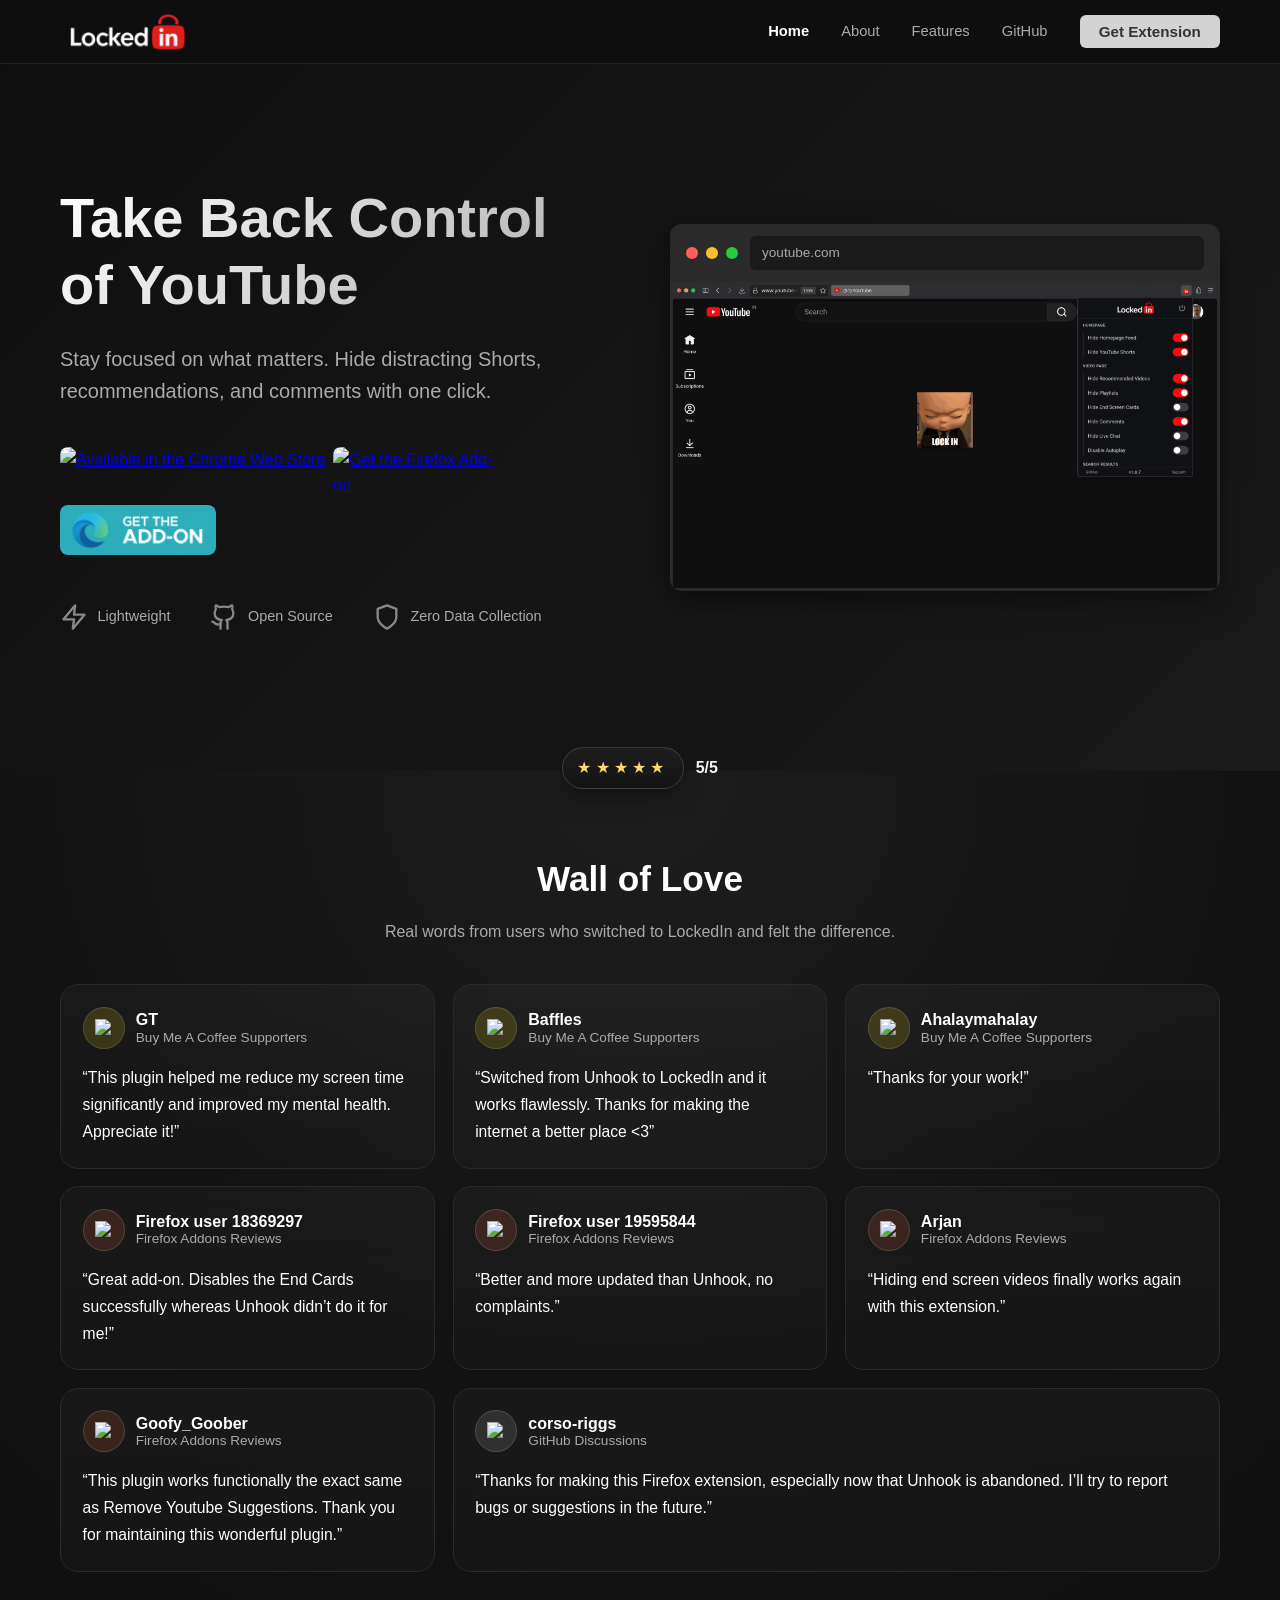
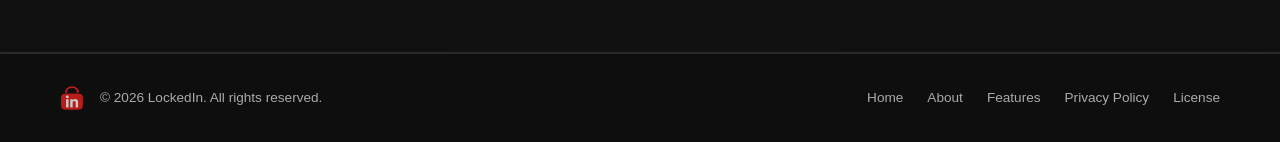
==== commit dd732642: "added new card for buymeacoffee supporter in the wall of love section" ====
--- a/docs/index.html
+++ b/docs/index.html
@@ -1,28 +1,33 @@
 <!DOCTYPE html>
 <html lang="en">
+
 <head>
     <meta charset="UTF-8">
     <meta name="viewport" content="width=device-width, initial-scale=1.0">
-    <meta name="description" content="Stay focused on YouTube by hiding distracting elements. Block Shorts, recommendations, and more with LockedIn - a free, open-source browser extension.">
-    <meta name="keywords" content="YouTube productivity, block YouTube Shorts, hide recommendations, focus extension, YouTube distraction blocker">
+    <meta name="description"
+        content="Stay focused on YouTube by hiding distracting elements. Block Shorts, recommendations, and more with LockedIn - a free, open-source browser extension.">
+    <meta name="keywords"
+        content="YouTube productivity, block YouTube Shorts, hide recommendations, focus extension, YouTube distraction blocker">
     <meta name="author" content="Kartik Halkunde">
-    
+
     <!-- Open Graph / Social Media -->
     <meta property="og:type" content="website">
     <meta property="og:url" content="https://kartikhalkunde.github.io/LockedIn-YT/">
     <meta property="og:title" content="LockedIn - Stay Focused on YouTube">
-    <meta property="og:description" content="Block YouTube distractions with LockedIn. Hide Shorts, recommendations, and comments. Free & open-source.">
+    <meta property="og:description"
+        content="Block YouTube distractions with LockedIn. Hide Shorts, recommendations, and comments. Free & open-source.">
     <meta property="og:image" content="https://kartikhalkunde.github.io/LockedIn-YT/assets/logo.png">
-    
+
     <!-- Twitter Card -->
     <meta name="twitter:card" content="summary_large_image">
     <meta name="twitter:title" content="LockedIn - Stay Focused on YouTube">
     <meta name="twitter:description" content="Block YouTube distractions. Free & open-source browser extension.">
-    
+
     <title>LockedIn - Stay Focused on YouTube | Block Shorts & Distractions</title>
     <link rel="icon" type="image/png" href="assets/icon.png">
     <link rel="stylesheet" href="styles.css">
 </head>
+
 <body>
     <!-- Navigation -->
     <nav class="navbar">
@@ -49,48 +54,60 @@
         <div class="container">
             <div class="hero-content">
                 <h1 class="hero-title">Take Back Control of YouTube</h1>
-                <p class="hero-subtitle">Stay focused on what matters. Hide distracting Shorts, recommendations, and comments with one click.</p>
-                
+                <p class="hero-subtitle">Stay focused on what matters. Hide distracting Shorts, recommendations, and
+                    comments with one click.</p>
+
                 <div class="download-buttons">
 
 
-                    <a href="https://chromewebstore.google.com/detail/lockedin/ddpdgiidmcljefnhnfpgndbdnimbhdgh" target="_blank" class="download-badge chrome-badge">
-                        <img src="https://voicewave.xyz/_next/static/media/chrome-web-store.1730b349.png" alt="Available in the Chrome Web Store" height="50" style="border-radius: 8px;">
+                    <a href="https://chromewebstore.google.com/detail/lockedin/ddpdgiidmcljefnhnfpgndbdnimbhdgh"
+                        target="_blank" class="download-badge chrome-badge">
+                        <img src="https://voicewave.xyz/_next/static/media/chrome-web-store.1730b349.png"
+                            alt="Available in the Chrome Web Store" height="50" style="border-radius: 8px;">
                     </a>
-                    
-                    <a href="https://addons.mozilla.org/firefox/addon/lockedin-yt/" target="_blank" class="download-badge firefox-badge">
-                        <img src="https://news.thewindowsclub.com/wp-content/uploads/2020/10/Firefox-Add-ons.jpg" alt="Get the Firefox Add-on" height="50" style="width: 170px; height: 50px; object-fit: cover; border-radius: 8px;">
+
+                    <a href="https://addons.mozilla.org/firefox/addon/lockedin-yt/" target="_blank"
+                        class="download-badge firefox-badge">
+                        <img src="https://news.thewindowsclub.com/wp-content/uploads/2020/10/Firefox-Add-ons.jpg"
+                            alt="Get the Firefox Add-on" height="50"
+                            style="width: 170px; height: 50px; object-fit: cover; border-radius: 8px;">
                     </a>
-                    
-                    <a href="https://microsoftedge.microsoft.com/addons/detail/hibjbjgfbmhpiaapeccnfddnpabnlklj" target="_blank" class="download-badge edge-badge">
-                        <img src="assets/edge-badge.png" alt="Get it from Microsoft Edge Add-ons" height="50" style="border-radius: 8px;">
+
+                    <a href="https://microsoftedge.microsoft.com/addons/detail/hibjbjgfbmhpiaapeccnfddnpabnlklj"
+                        target="_blank" class="download-badge edge-badge">
+                        <img src="assets/edge-badge.png" alt="Get it from Microsoft Edge Add-ons" height="50"
+                            style="border-radius: 8px;">
                     </a>
-                    
-                </div>
-                
+
+                </div>
+
                 <div class="hero-stats">
                     <div class="stat">
-                        <svg class="stat-icon" viewBox="0 0 24 24" fill="none" stroke="#888888" stroke-width="2" stroke-linecap="round" stroke-linejoin="round">
-                            <path d="M13 2L3 14h9l-1 8 10-12h-9l1-8z"/>
+                        <svg class="stat-icon" viewBox="0 0 24 24" fill="none" stroke="#888888" stroke-width="2"
+                            stroke-linecap="round" stroke-linejoin="round">
+                            <path d="M13 2L3 14h9l-1 8 10-12h-9l1-8z" />
                         </svg>
                         <span class="stat-label">Lightweight</span>
                     </div>
                     <div class="stat">
-                        <svg class="stat-icon" viewBox="0 0 24 24" fill="none" stroke="#888888" stroke-width="2" stroke-linecap="round" stroke-linejoin="round">
-                            <path d="M15 22v-4a4.8 4.8 0 0 0-1-3.5c3 0 6-2 6-5.5.08-1.25-.27-2.48-1-3.5.28-1.15.28-2.35 0-3.5 0 0-1 0-3 1.5-2.64-.5-5.36-.5-8 0C6 2 5 2 5 2c-.3 1.15-.3 2.35 0 3.5A5.403 5.403 0 0 0 4 9c0 3.5 3 5.5 6 5.5-.39.49-.68 1.05-.85 1.65-.17.6-.22 1.23-.15 1.85v4"/>
-                            <path d="M9 18c-4.51 2-5-2-7-2"/>
+                        <svg class="stat-icon" viewBox="0 0 24 24" fill="none" stroke="#888888" stroke-width="2"
+                            stroke-linecap="round" stroke-linejoin="round">
+                            <path
+                                d="M15 22v-4a4.8 4.8 0 0 0-1-3.5c3 0 6-2 6-5.5.08-1.25-.27-2.48-1-3.5.28-1.15.28-2.35 0-3.5 0 0-1 0-3 1.5-2.64-.5-5.36-.5-8 0C6 2 5 2 5 2c-.3 1.15-.3 2.35 0 3.5A5.403 5.403 0 0 0 4 9c0 3.5 3 5.5 6 5.5-.39.49-.68 1.05-.85 1.65-.17.6-.22 1.23-.15 1.85v4" />
+                            <path d="M9 18c-4.51 2-5-2-7-2" />
                         </svg>
                         <span class="stat-label">Open Source</span>
                     </div>
                     <div class="stat">
-                        <svg class="stat-icon" viewBox="0 0 24 24" fill="none" stroke="#888888" stroke-width="2" stroke-linecap="round" stroke-linejoin="round">
-                            <path d="M12 22s8-4 8-10V5l-8-3-8 3v7c0 6 8 10 8 10z"/>
+                        <svg class="stat-icon" viewBox="0 0 24 24" fill="none" stroke="#888888" stroke-width="2"
+                            stroke-linecap="round" stroke-linejoin="round">
+                            <path d="M12 22s8-4 8-10V5l-8-3-8 3v7c0 6 8 10 8 10z" />
                         </svg>
                         <span class="stat-label">Zero Data Collection</span>
                     </div>
                 </div>
             </div>
-            
+
             <div class="hero-image">
                 <div class="browser-mockup">
                     <div class="browser-header">
@@ -126,110 +143,146 @@
             </div>
 
             <div class="love-grid">
-                <article class="love-card">
-                    <div class="love-top">
-                        <div class="love-author">
-                            <div class="love-avatar bmc" title="Buy Me a Coffee supporter message" aria-label="Buy Me a Coffee supporter message">
+                <a href="https://buymeacoffee.com/lockedinyt" target="_blank" rel="noopener noreferrer"
+                    class="love-card">
+                    <div class="love-top">
+                        <div class="love-author">
+                            <div class="love-avatar bmc" title="Buy Me a Coffee supporter message"
+                                aria-label="Buy Me a Coffee supporter message">
                                 <img src="https://cdn.simpleicons.org/buymeacoffee/FFDD00" alt="Buy Me a Coffee">
                             </div>
                             <div class="love-author-text">
                                 <p class="love-name">GT</p>
-                                <p class="love-role">Supporter</p>
-                            </div>
-                        </div>
-                    </div>
-                    <p class="love-quote">“This plugin helped me reduce my screen time significantly and improved my mental health. Appreciate it!”</p>
-                </article>
-
-                <article class="love-card">
-                    <div class="love-top">
-                        <div class="love-author">
-                            <div class="love-avatar bmc" title="Buy Me a Coffee supporter message" aria-label="Buy Me a Coffee supporter message">
+                                <p class="love-role">Buy Me A Coffee Supporters</p>
+                            </div>
+                        </div>
+                    </div>
+                    <p class="love-quote">“This plugin helped me reduce my screen time significantly and improved my
+                        mental health. Appreciate it!”</p>
+                </a>
+
+                <a href="https://buymeacoffee.com/lockedinyt" target="_blank" rel="noopener noreferrer"
+                    class="love-card">
+                    <div class="love-top">
+                        <div class="love-author">
+                            <div class="love-avatar bmc" title="Buy Me a Coffee supporter message"
+                                aria-label="Buy Me a Coffee supporter message">
                                 <img src="https://cdn.simpleicons.org/buymeacoffee/FFDD00" alt="Buy Me a Coffee">
                             </div>
                             <div class="love-author-text">
                                 <p class="love-name">Baffles</p>
-                                <p class="love-role">Supporter</p>
-                            </div>
-                        </div>
-                    </div>
-                    <p class="love-quote">“Switched from Unhook to LockedIn and it works flawlessly. Thanks for making the internet a better place &lt;3”</p>
-                </article>
-
-                <article class="love-card">
-                    <div class="love-top">
-                        <div class="love-author">
-                            <div class="love-avatar firefox" title="Firefox Add-ons review" aria-label="Firefox Add-ons review">
+                                <p class="love-role">Buy Me A Coffee Supporters</p>
+                            </div>
+                        </div>
+                    </div>
+                    <p class="love-quote">“Switched from Unhook to LockedIn and it works flawlessly. Thanks for making
+                        the internet a better place &lt;3”</p>
+                </a>
+
+                <a href="https://buymeacoffee.com/lockedinyt" target="_blank" rel="noopener noreferrer"
+                    class="love-card">
+                    <div class="love-top">
+                        <div class="love-author">
+                            <div class="love-avatar bmc" title="Buy Me a Coffee supporter message"
+                                aria-label="Buy Me a Coffee supporter message">
+                                <img src="https://cdn.simpleicons.org/buymeacoffee/FFDD00" alt="Buy Me a Coffee">
+                            </div>
+                            <div class="love-author-text">
+                                <p class="love-name">Ahalaymahalay</p>
+                                <p class="love-role">Buy Me A Coffee Supporters</p>
+                            </div>
+                        </div>
+                    </div>
+                    <p class="love-quote">“Thanks for your work!”</p>
+                </a>
+
+                <a href="https://addons.mozilla.org/en-US/firefox/addon/lockedin-yt/reviews/?utm_content=search&utm_medium=referral&utm_source=addons.mozilla.org"
+                    target="_blank" rel="noopener noreferrer" class="love-card">
+                    <div class="love-top">
+                        <div class="love-author">
+                            <div class="love-avatar firefox" title="Firefox Add-ons review"
+                                aria-label="Firefox Add-ons review">
                                 <img src="https://cdn.simpleicons.org/firefoxbrowser/FF7139" alt="Firefox">
                             </div>
                             <div class="love-author-text">
+                                <p class="love-name">Firefox user 18369297</p>
+                                <p class="love-role">Firefox Addons Reviews</p>
+                            </div>
+                        </div>
+                    </div>
+                    <p class="love-quote">“Great add-on. Disables the End Cards successfully whereas Unhook didn’t do it
+                        for me!”</p>
+                </a>
+
+                <a href="https://addons.mozilla.org/en-US/firefox/addon/lockedin-yt/reviews/?utm_content=search&utm_medium=referral&utm_source=addons.mozilla.org"
+                    target="_blank" rel="noopener noreferrer" class="love-card">
+                    <div class="love-top">
+                        <div class="love-author">
+                            <div class="love-avatar firefox" title="Firefox Add-ons review"
+                                aria-label="Firefox Add-ons review">
+                                <img src="https://cdn.simpleicons.org/firefoxbrowser/FF7139" alt="Firefox">
+                            </div>
+                            <div class="love-author-text">
+                                <p class="love-name">Firefox user 19595844</p>
+                                <p class="love-role">Firefox Addons Reviews</p>
+                            </div>
+                        </div>
+                    </div>
+                    <p class="love-quote">“Better and more updated than Unhook, no complaints.”</p>
+                </a>
+
+                <a href="https://addons.mozilla.org/en-US/firefox/addon/lockedin-yt/reviews/?utm_content=search&utm_medium=referral&utm_source=addons.mozilla.org"
+                    target="_blank" rel="noopener noreferrer" class="love-card">
+                    <div class="love-top">
+                        <div class="love-author">
+                            <div class="love-avatar firefox" title="Firefox Add-ons review"
+                                aria-label="Firefox Add-ons review">
+                                <img src="https://cdn.simpleicons.org/firefoxbrowser/FF7139" alt="Firefox">
+                            </div>
+                            <div class="love-author-text">
+                                <p class="love-name">Arjan</p>
+                                <p class="love-role">Firefox Addons Reviews</p>
+                            </div>
+                        </div>
+                    </div>
+                    <p class="love-quote">“Hiding end screen videos finally works again with this extension.”</p>
+                </a>
+
+                <a href="https://addons.mozilla.org/en-US/firefox/addon/lockedin-yt/reviews/?utm_content=search&utm_medium=referral&utm_source=addons.mozilla.org"
+                    target="_blank" rel="noopener noreferrer" class="love-card">
+                    <div class="love-top">
+                        <div class="love-author">
+                            <div class="love-avatar firefox" title="Firefox Add-ons review"
+                                aria-label="Firefox Add-ons review">
+                                <img src="https://cdn.simpleicons.org/firefoxbrowser/FF7139" alt="Firefox">
+                            </div>
+                            <div class="love-author-text">
                                 <p class="love-name">Goofy_Goober</p>
-                                <p class="love-role">Firefox user</p>
-                            </div>
-                        </div>
-                    </div>
-                    <p class="love-quote">“This plugin works functionally the exact same as Remove Youtube Suggestions. Thank you for maintaining this wonderful plugin.”</p>
-                </article>
-
-                <article class="love-card">
-                    <div class="love-top">
-                        <div class="love-author">
-                            <div class="love-avatar firefox" title="Firefox Add-ons review" aria-label="Firefox Add-ons review">
-                                <img src="https://cdn.simpleicons.org/firefoxbrowser/FF7139" alt="Firefox">
-                            </div>
-                            <div class="love-author-text">
-                                <p class="love-name">Firefox user</p>
-                                <p class="love-role">Community review</p>
-                            </div>
-                        </div>
-                    </div>
-                    <p class="love-quote">“Great add-on. Disables the End Cards successfully whereas Unhook didn’t do it for me!”</p>
-                </article>
-
-                <article class="love-card">
-                    <div class="love-top">
-                        <div class="love-author">
-                            <div class="love-avatar firefox" title="Firefox Add-ons review" aria-label="Firefox Add-ons review">
-                                <img src="https://cdn.simpleicons.org/firefoxbrowser/FF7139" alt="Firefox">
-                            </div>
-                            <div class="love-author-text">
-                                <p class="love-name">Firefox user</p>
-                                <p class="love-role">Community review</p>
-                            </div>
-                        </div>
-                    </div>
-                    <p class="love-quote">“Better and more updated than Unhook, no complaints.”</p>
-                </article>
-
-                <article class="love-card">
-                    <div class="love-top">
-                        <div class="love-author">
-                            <div class="love-avatar firefox" title="Firefox Add-ons review" aria-label="Firefox Add-ons review">
-                                <img src="https://cdn.simpleicons.org/firefoxbrowser/FF7139" alt="Firefox">
-                            </div>
-                            <div class="love-author-text">
-                                <p class="love-name">Arjan</p>
-                                <p class="love-role">Firefox user</p>
-                            </div>
-                        </div>
-                    </div>
-                    <p class="love-quote">“Hiding end screen videos finally works again with this extension.”</p>
-                </article>
-
-                <article class="love-card love-card-wide">
-                    <div class="love-top">
-                        <div class="love-author">
-                            <div class="love-avatar github" title="GitHub community message" aria-label="GitHub community message">
+                                <p class="love-role">Firefox Addons Reviews</p>
+                            </div>
+                        </div>
+                    </div>
+                    <p class="love-quote">“This plugin works functionally the exact same as Remove Youtube Suggestions.
+                        Thank you for maintaining this wonderful plugin.”</p>
+                </a>
+
+                <a href="https://github.com/KartikHalkunde/LockedIn-YT/discussions/18" target="_blank"
+                    rel="noopener noreferrer" class="love-card love-card-wide">
+                    <div class="love-top">
+                        <div class="love-author">
+                            <div class="love-avatar github" title="GitHub community message"
+                                aria-label="GitHub community message">
                                 <img src="https://cdn.simpleicons.org/github/ffffff" alt="GitHub">
                             </div>
                             <div class="love-author-text">
                                 <p class="love-name">corso-riggs</p>
-                                <p class="love-role">GitHub user</p>
-                            </div>
-                        </div>
-                    </div>
-                    <p class="love-quote">“Thanks for making this Firefox extension, especially now that Unhook is abandoned. I’ll try to report bugs or suggestions in the future.”</p>
-                </article>
+                                <p class="love-role">GitHub Discussions</p>
+                            </div>
+                        </div>
+                    </div>
+                    <p class="love-quote">“Thanks for making this Firefox extension, especially now that Unhook is
+                        abandoned. I’ll try to report bugs or suggestions in the future.”</p>
+                </a>
             </div>
         </div>
     </section>
@@ -247,7 +300,8 @@
                     <a href="about.html">About</a>
                     <a href="features.html">Features</a>
                     <a href="privacy-policy.html">Privacy Policy</a>
-                    <a href="https://github.com/KartikHalkunde/LockedIn-YT/blob/main/LICENSE" target="_blank" rel="noopener noreferrer">License</a>
+                    <a href="https://github.com/KartikHalkunde/LockedIn-YT/blob/main/LICENSE" target="_blank"
+                        rel="noopener noreferrer">License</a>
                 </div>
             </div>
         </div>
@@ -255,4 +309,5 @@
 
     <script src="script.js"></script>
 </body>
-</html>
+
+</html>
--- a/docs/styles.css
+++ b/docs/styles.css
@@ -975,7 +975,16 @@
     border: 1px solid var(--border-color);
     border-radius: 18px;
     padding: 1.35rem;
-    transition: border-color 0.3s ease, transform 0.3s ease, box-shadow 0.3s ease;
+    transition: border-color 0.25s ease, background 0.25s ease, box-shadow 0.25s ease;
+    display: block;
+    text-decoration: none;
+    cursor: pointer;
+}
+
+.love-card:hover {
+    border-color: rgba(255, 255, 255, 0.16);
+    background: linear-gradient(180deg, rgba(255, 255, 255, 0.05) 0%, rgba(255, 255, 255, 0.025) 100%);
+    box-shadow: 0 6px 20px rgba(0, 0, 0, 0.25);
 }
 
 .love-top {
@@ -1046,7 +1055,7 @@
 }
 
 .love-card-wide {
-    grid-column: span 3;
+    grid-column: span 2;
 }
 
 /* ==================== Footer ==================== */
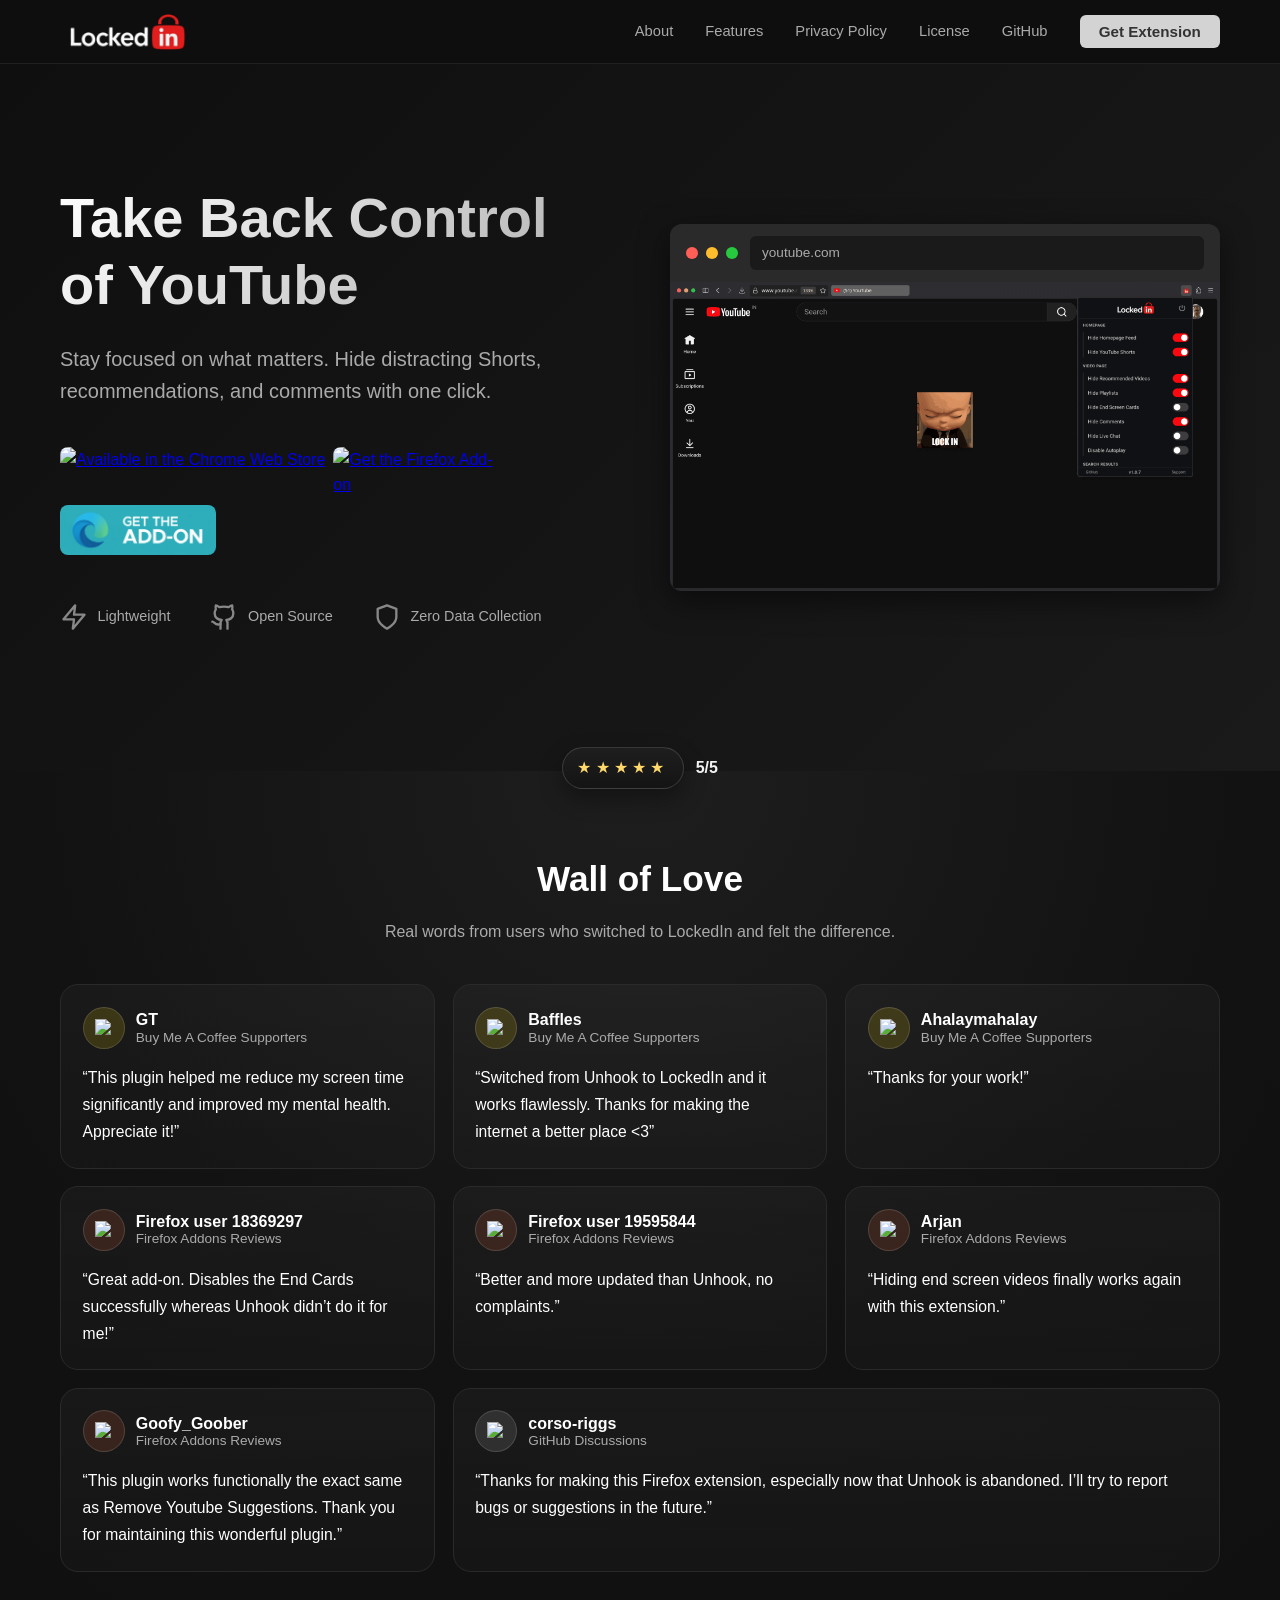
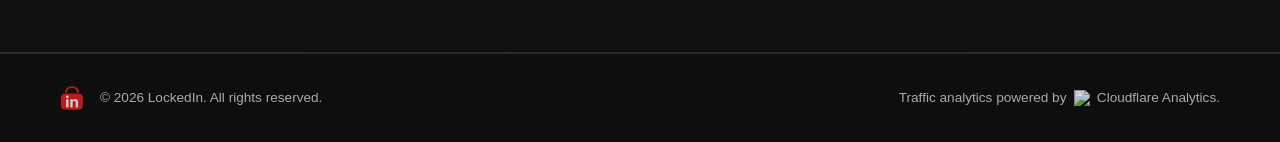
==== commit 17331ebb: "indicated that website uses cloudfare analytics to monitor traffic" ====
--- a/docs/index.html
+++ b/docs/index.html
@@ -33,14 +33,16 @@
     <nav class="navbar">
         <div class="container">
             <div class="nav-content">
-                <div class="logo">
+                <a class="logo" href="index.html" aria-label="LockedIn home">
                     <img src="assets/logo.png" alt="LockedIn Logo">
-                </div>
+                </a>
                 <div class="mobile-menu-overlay" id="mobileMenuOverlay"></div>
                 <div class="nav-links" id="navLinks">
-                    <a href="index.html" class="active">Home</a>
                     <a href="about.html">About</a>
                     <a href="features.html">Features</a>
+                    <a href="privacy-policy.html">Privacy Policy</a>
+                    <a href="https://github.com/KartikHalkunde/LockedIn-YT/blob/main/LICENSE" target="_blank"
+                        rel="noopener noreferrer">License</a>
                     <a href="https://github.com/KartikHalkunde/LockedIn-YT" target="_blank">GitHub</a>
                     <button class="download-button" id="headerDownloadBtn">Get Extension</button>
                 </div>
@@ -296,18 +298,23 @@
                     <span class="footer-copyright">&copy; 2026 LockedIn. All rights reserved.</span>
                 </div>
                 <div class="footer-links">
-                    <a href="index.html">Home</a>
-                    <a href="about.html">About</a>
-                    <a href="features.html">Features</a>
-                    <a href="privacy-policy.html">Privacy Policy</a>
-                    <a href="https://github.com/KartikHalkunde/LockedIn-YT/blob/main/LICENSE" target="_blank"
-                        rel="noopener noreferrer">License</a>
+                    <p class="analytics-note">
+                        Traffic analytics powered by
+                        <img class="analytics-icon" src="https://cdn.simpleicons.org/cloudflare/F38020"
+                            alt="Cloudflare">
+                        Cloudflare Analytics.
+                    </p>
                 </div>
             </div>
         </div>
     </footer>
 
     <script src="script.js"></script>
+
+    <!-- Cloudflare Web Analytics -->
+    <script defer src='https://static.cloudflareinsights.com/beacon.min.js' data-cf-beacon='{"token": "aae23b8f22814c1f8a7b5c0fafcc2ef9"}'></script>
+    <!-- End Cloudflare Web Analytics -->
+
 </body>
 
 </html>
--- a/docs/styles.css
+++ b/docs/styles.css
@@ -74,6 +74,8 @@
     display: flex;
     align-items: center;
     flex: 0 0 auto;
+    text-decoration: none;
+    cursor: pointer;
 }
 
 .logo img {
@@ -1108,6 +1110,22 @@
 
 .footer-links a:hover {
     color: var(--text-primary);
+}
+
+.analytics-note {
+    color: var(--text-secondary);
+    font-size: 0.85rem;
+    margin: 0;
+    line-height: 1.5;
+    display: inline-flex;
+    align-items: center;
+    gap: 0.45rem;
+}
+
+.analytics-icon {
+    width: 16px;
+    height: 16px;
+    opacity: 0.85;
 }
 
 /* ==================== Features Page Styles ==================== */
@@ -1597,6 +1615,10 @@
         gap: 0.5rem;
     }
 
+    .analytics-note {
+        justify-content: center;
+    }
+
     .footer-links {
         flex-wrap: wrap;
         justify-content: center;
@@ -1852,6 +1874,10 @@
         gap: 0.5rem;
     }
 
+    .analytics-note {
+        justify-content: center;
+    }
+
     .footer-links {
         flex-wrap: wrap;
         justify-content: center;
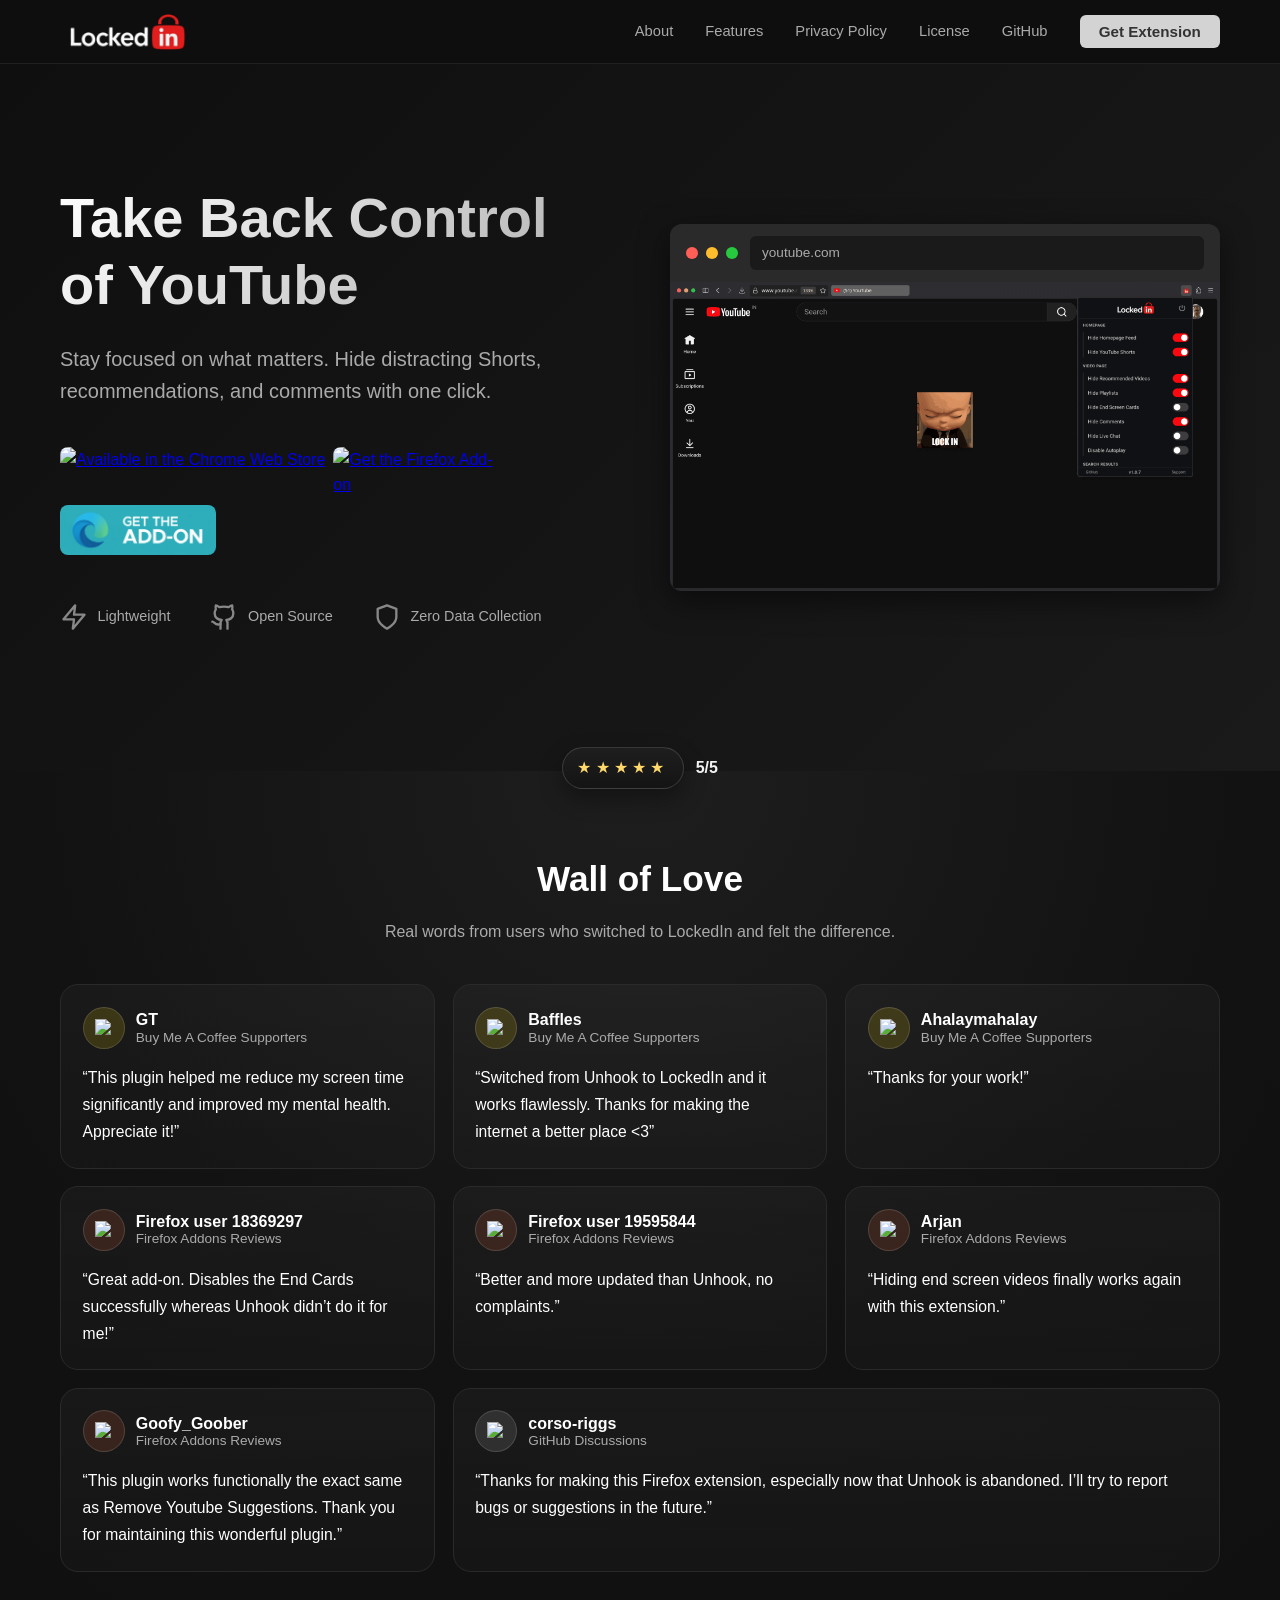
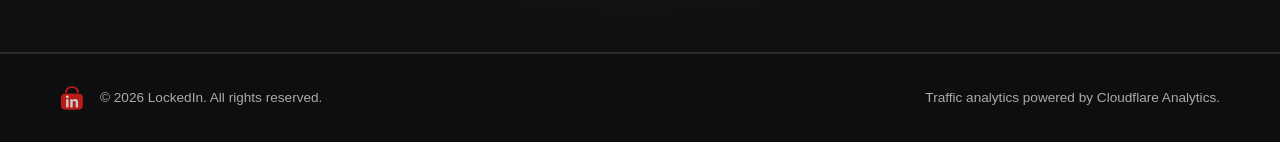
==== commit a66155d8: "removed the cloudfare icon from footer" ====
--- a/docs/index.html
+++ b/docs/index.html
@@ -299,10 +299,7 @@
                 </div>
                 <div class="footer-links">
                     <p class="analytics-note">
-                        Traffic analytics powered by
-                        <img class="analytics-icon" src="https://cdn.simpleicons.org/cloudflare/F38020"
-                            alt="Cloudflare">
-                        Cloudflare Analytics.
+                        Traffic analytics powered by Cloudflare Analytics.
                     </p>
                 </div>
             </div>
--- a/docs/styles.css
+++ b/docs/styles.css
@@ -1117,16 +1117,8 @@
     font-size: 0.85rem;
     margin: 0;
     line-height: 1.5;
-    display: inline-flex;
-    align-items: center;
-    gap: 0.45rem;
-}
-
-.analytics-icon {
-    width: 16px;
-    height: 16px;
-    opacity: 0.85;
-}
+}
+
 
 /* ==================== Features Page Styles ==================== */
 .features-hero {
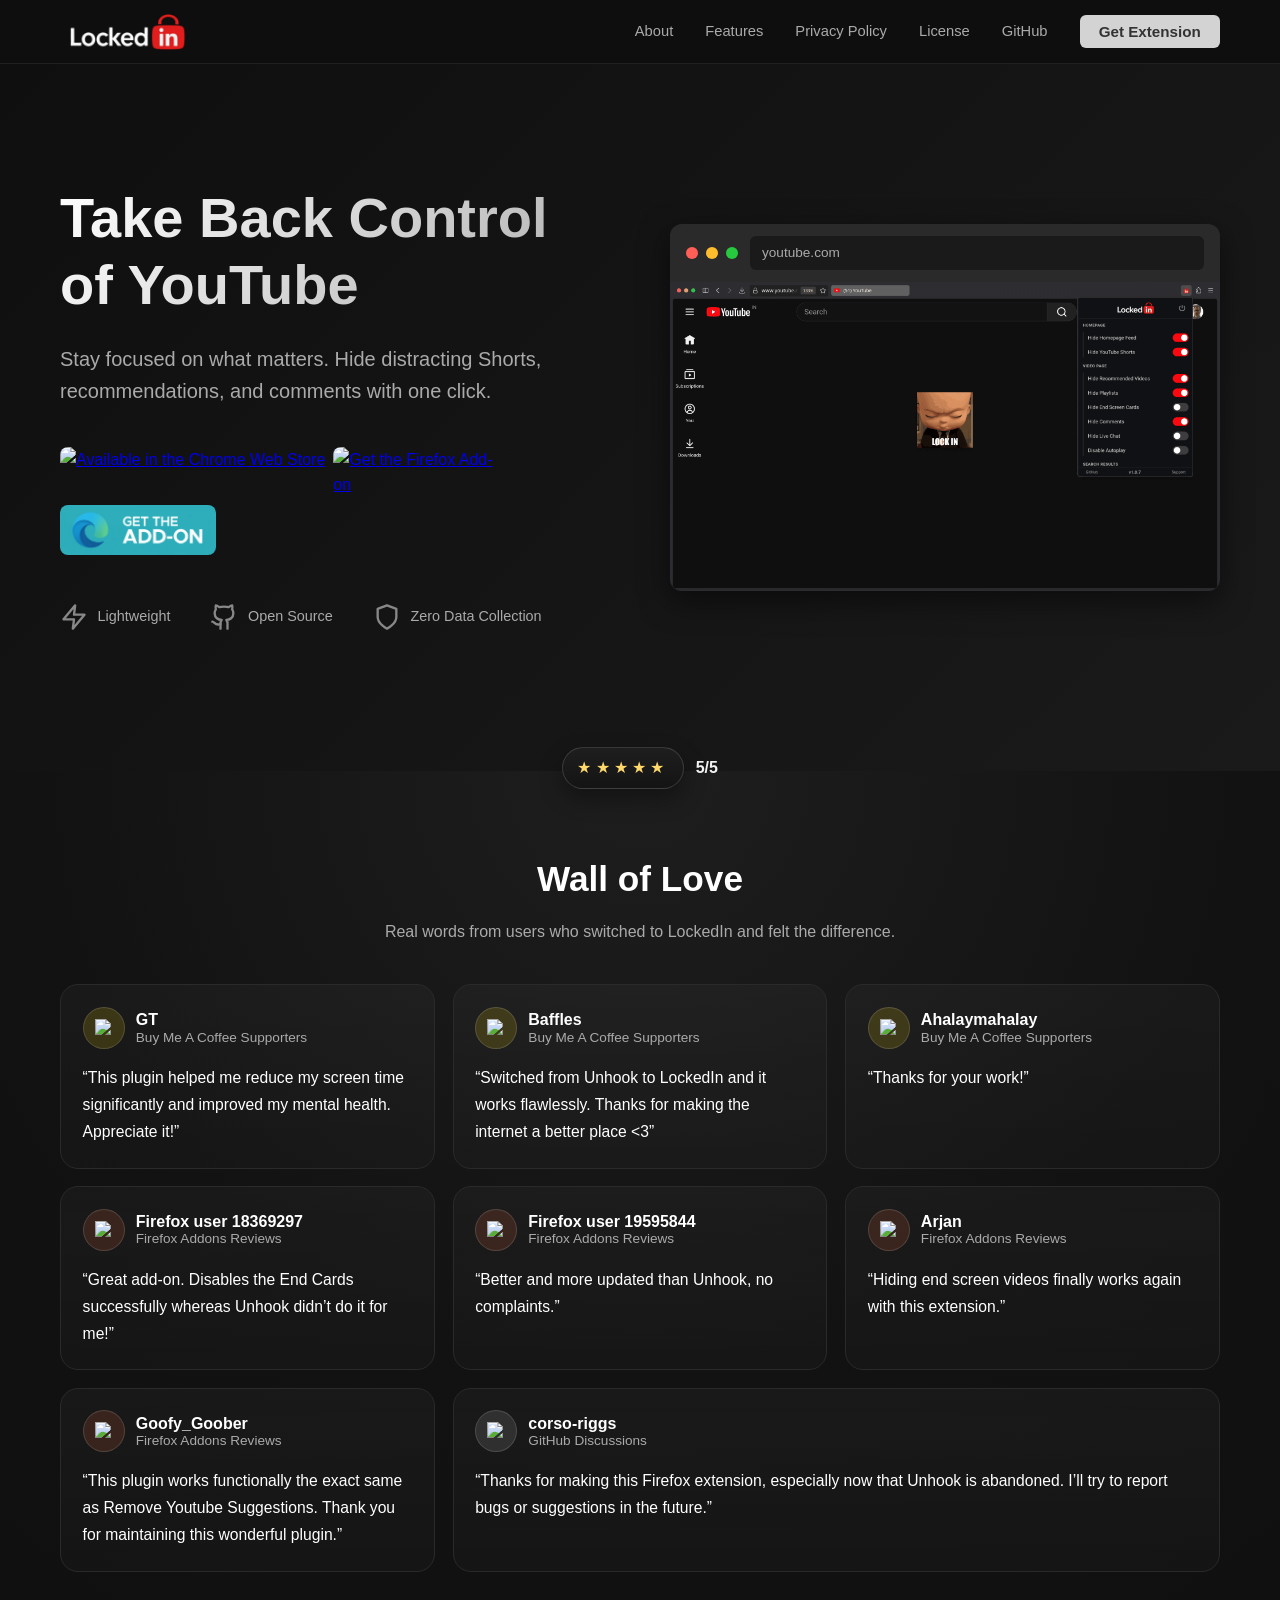
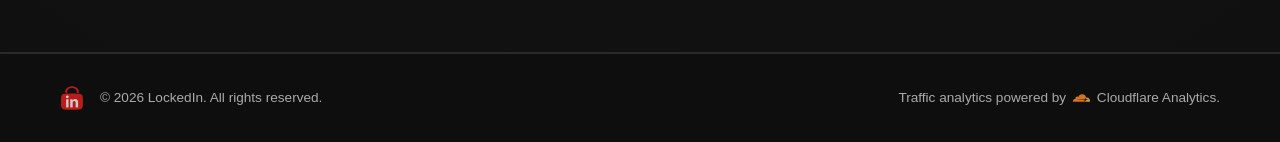
==== commit 888b79b6: "Added cloudfare icon back" ====
--- a/docs/index.html
+++ b/docs/index.html
@@ -25,7 +25,7 @@
 
     <title>LockedIn - Stay Focused on YouTube | Block Shorts & Distractions</title>
     <link rel="icon" type="image/png" href="assets/icon.png">
-    <link rel="stylesheet" href="styles.css">
+    <link rel="stylesheet" href="styles.css?v=20260526">
 </head>
 
 <body>
@@ -299,7 +299,9 @@
                 </div>
                 <div class="footer-links">
                     <p class="analytics-note">
-                        Traffic analytics powered by Cloudflare Analytics.
+                        Traffic analytics powered by
+                        <img class="analytics-icon" src="assets/cloudflare.svg" alt="Cloudflare">
+                        Cloudflare Analytics.
                     </p>
                 </div>
             </div>
--- a/docs/styles.css
+++ b/docs/styles.css
@@ -1117,6 +1117,18 @@
     font-size: 0.85rem;
     margin: 0;
     line-height: 1.5;
+    display: inline-flex;
+    align-items: center;
+    gap: 0.45rem;
+}
+
+.analytics-icon {
+    width: 1.2em;
+    height: 1.2em;
+    flex: 0 0 1.2em;
+    opacity: 0.9;
+    display: inline-block;
+    vertical-align: -0.125em;
 }
 
 
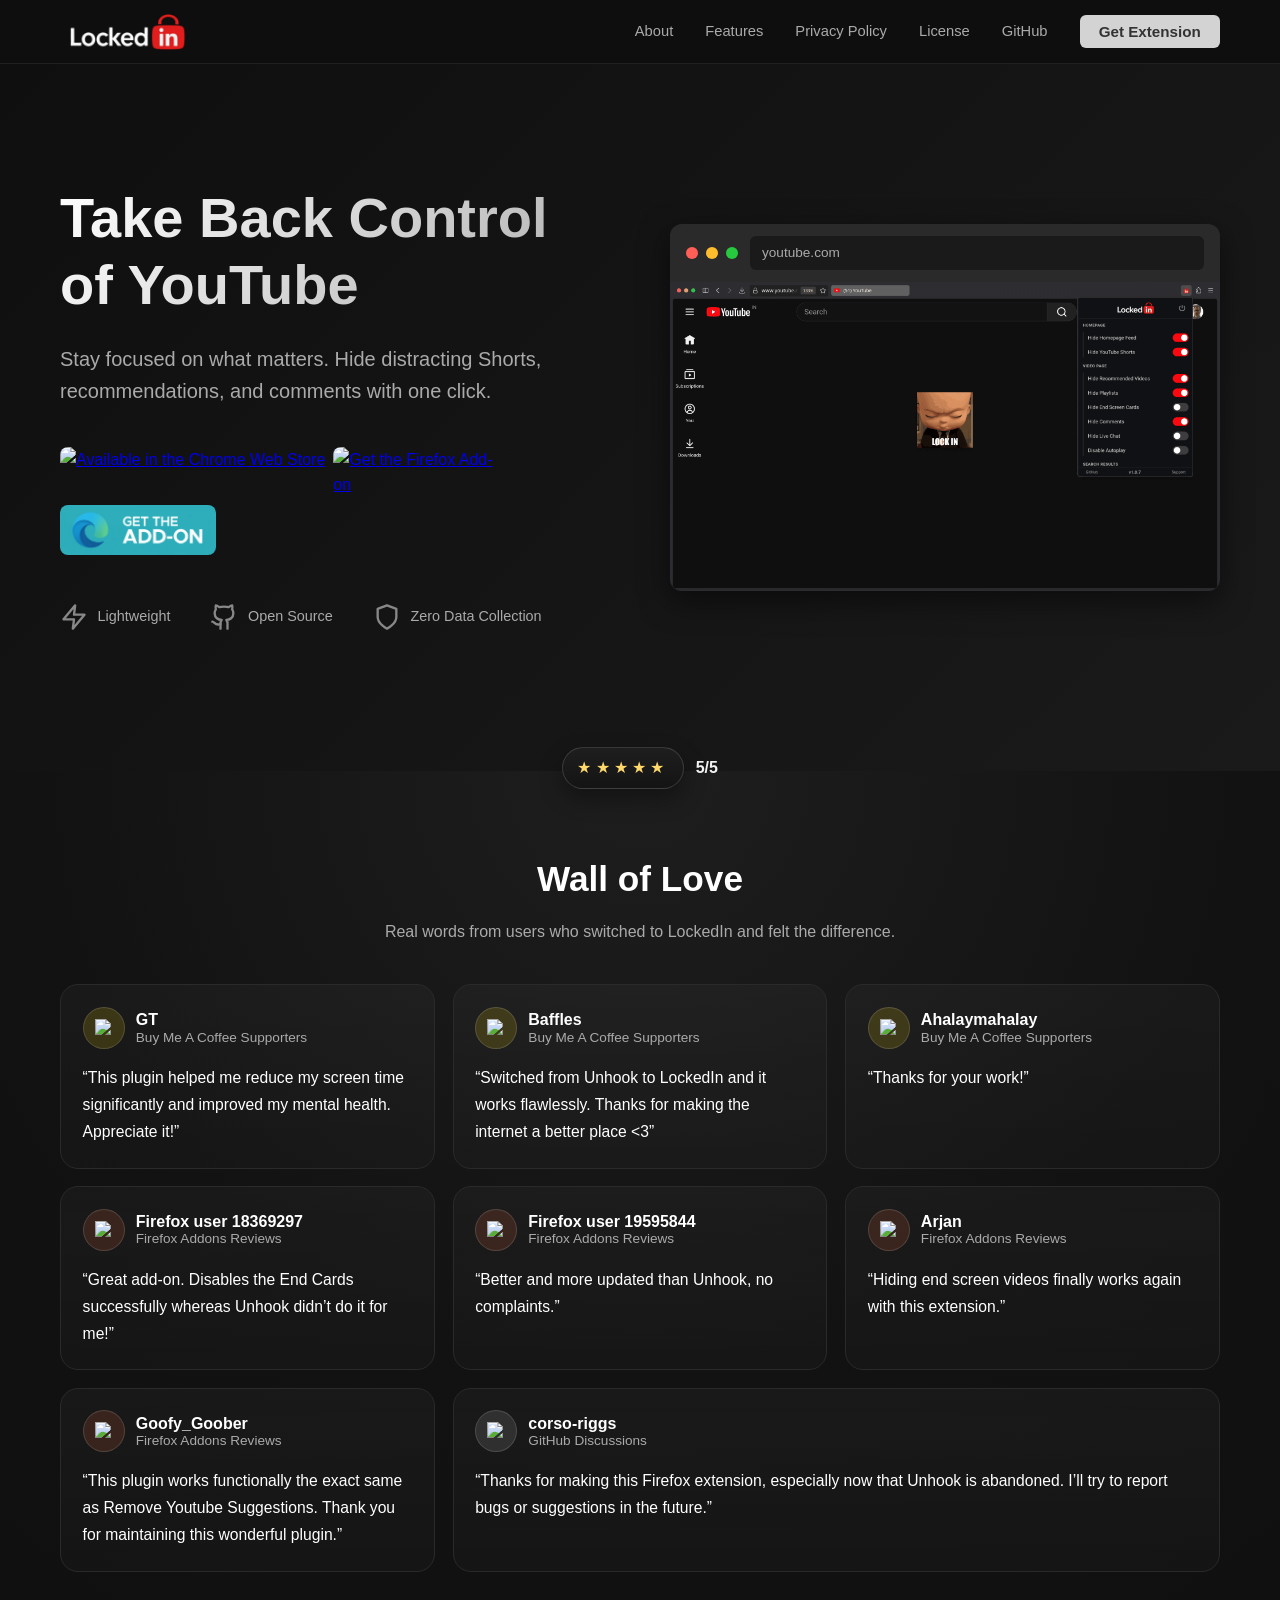
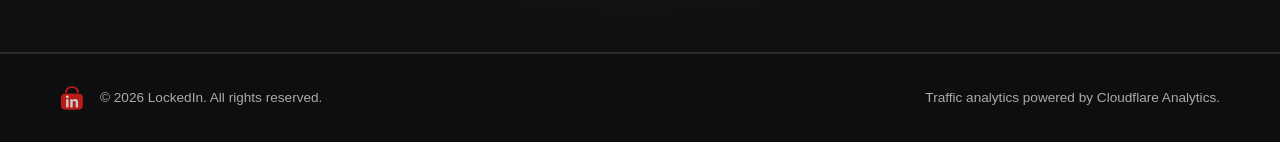
==== commit 7f813211: "removing the cloudfare icon again :(" ====
--- a/docs/index.html
+++ b/docs/index.html
@@ -299,9 +299,7 @@
                 </div>
                 <div class="footer-links">
                     <p class="analytics-note">
-                        Traffic analytics powered by
-                        <img class="analytics-icon" src="assets/cloudflare.svg" alt="Cloudflare">
-                        Cloudflare Analytics.
+                        Traffic analytics powered by Cloudflare Analytics.
                     </p>
                 </div>
             </div>
--- a/docs/styles.css
+++ b/docs/styles.css
@@ -1117,18 +1117,6 @@
     font-size: 0.85rem;
     margin: 0;
     line-height: 1.5;
-    display: inline-flex;
-    align-items: center;
-    gap: 0.45rem;
-}
-
-.analytics-icon {
-    width: 1.2em;
-    height: 1.2em;
-    flex: 0 0 1.2em;
-    opacity: 0.9;
-    display: inline-block;
-    vertical-align: -0.125em;
 }
 
 
